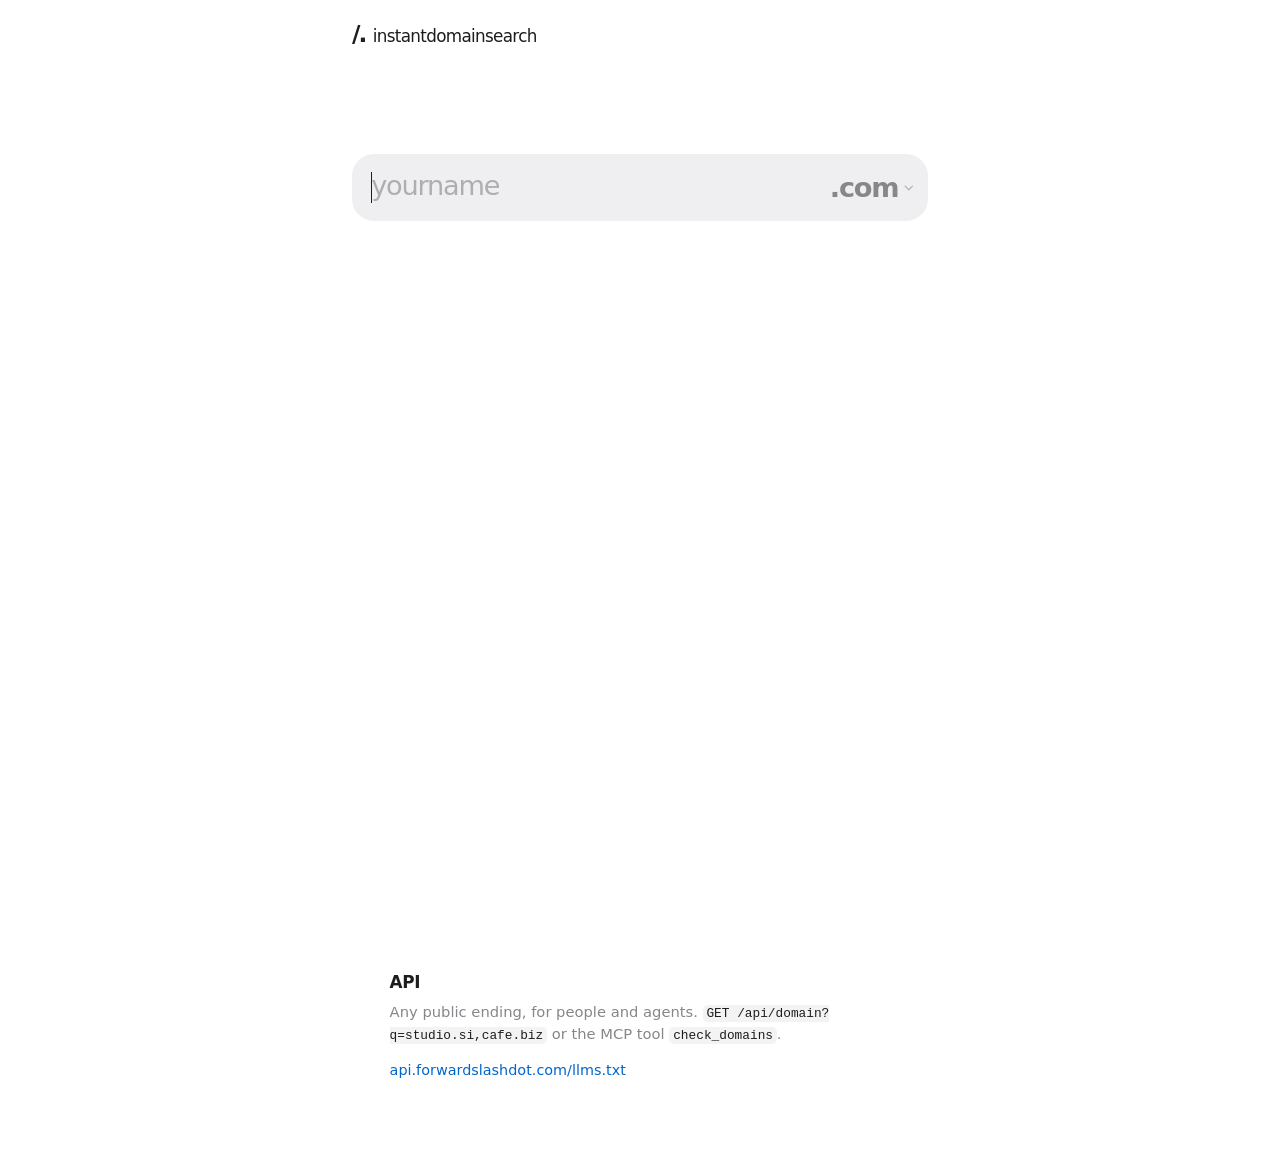
==== instantdomainsearch/index.html @ 572dae27 "Set domain search in current Apple type: white page, black action, large name. Co-authored-by: Curso" ====
<!DOCTYPE html>
<html lang="en">
<head>
  <meta charset="utf-8" />
  <meta name="viewport" content="width=device-width, initial-scale=1" />
  <meta name="impact-site-verification" value="1839c96a-81ef-4485-b208-492949b9b396" />
  <title>Instant Domain Search — forwardslashdot</title>
  <meta name="description" content="Instant Domain Search by forwardslashdot — type a name and any ending, from .com to .si, .biz, .ai, or .io." />
  <link rel="canonical" href="https://www.forwardslashdot.com/instantdomainsearch/" />
  <link rel="alternate" type="text/plain" href="/llms.txt" title="LLM reference" />
  <link rel="describedby" href="https://api.forwardslashdot.com/llms.txt" />
  <meta property="og:title" content="Instant Domain Search — forwardslashdot" />
  <meta property="og:description" content="Type a name and any ending. Green when it’s free, red when it’s taken." />
  <meta property="og:url" content="https://www.forwardslashdot.com/instantdomainsearch/" />
  <meta name="theme-color" content="#ffffff" />
  <script type="application/ld+json">
  {
    "@context": "https://schema.org",
    "@type": "WebApplication",
    "name": "Instant Domain Search",
    "url": "https://www.forwardslashdot.com/instantdomainsearch/",
    "applicationCategory": "UtilitiesApplication",
    "operatingSystem": "Any",
    "description": "Type a name and any ending — .com, .si, .biz, .ai, .io, .co.uk. Green when it’s free.",
    "offers": { "@type": "Offer", "price": "0", "priceCurrency": "USD" },
    "publisher": { "@type": "Organization", "name": "forwardslashdot", "url": "https://www.forwardslashdot.com/" }
  }
  </script>
  <style>
    :root {
      --bg-top: #f5f5f7;
      --bg-mid: #ececf1;
      --bg-bottom: #e4e4ea;
      --ink: #1d1d1f;
      --ink-soft: #86868b;
      --mark: #1d1d1f;
      --link: #0066cc;
      --hairline: rgba(0, 0, 0, 0.08);
      --field: #f5f5f7;
      --field-border: transparent;
      --focus: rgba(0, 0, 0, 0.12);
      --ok: #248a3d;
      --ok-soft: rgba(36, 138, 61, 0.12);
      --taken: #86868b;
      --taken-soft: rgba(196, 30, 58, 0.1);
      --idle: var(--ink-soft);
      --glow: rgba(255, 255, 255, 0.55);
      --font: "SF Pro Display", "SF Pro Text", -apple-system, BlinkMacSystemFont, system-ui, sans-serif;
    }

    * {
      box-sizing: border-box;
      margin: 0;
      padding: 0;
    }

    html {
      scroll-behavior: smooth;
    }

    body {
      min-height: 100vh;
      font-family: var(--font);
      color: var(--ink);
      background: #fff;
      -webkit-font-smoothing: antialiased;
      text-rendering: optimizeLegibility;
    }

    a {
      color: var(--link);
      text-decoration: none;
    }

    a:hover {
      text-decoration: underline;
      text-underline-offset: 0.15em;
    }

    .stage {
      min-height: 100vh;
      display: flex;
      flex-direction: column;
      align-items: center;
      padding: 1.35rem 1.35rem 3rem;
    }

    .sr-only {
      position: absolute;
      width: 1px;
      height: 1px;
      padding: 0;
      margin: -1px;
      overflow: hidden;
      clip: rect(0, 0, 0, 0);
      white-space: nowrap;
      border: 0;
    }

    .top {
      width: min(36rem, 100%);
    }

    .brand {
      display: inline-flex;
      align-items: baseline;
      gap: 0.45rem;
      color: var(--ink);
      text-decoration: none;
    }

    .brand:hover {
      color: var(--ink);
      text-decoration: none;
    }

    .mark {
      font-size: 1.45rem;
      font-weight: 600;
      letter-spacing: -0.08em;
      line-height: 1;
    }

    .brand-name {
      font-size: 1.05rem;
      font-weight: 500;
      letter-spacing: -0.04em;
      color: var(--ink);
    }

    .search {
      width: min(36rem, 100%);
      margin-top: 12vh;
    }

    .search.has-answers {
      margin-top: 3.25rem;
    }

    .compose {
      display: grid;
      grid-template-columns: 1fr auto;
      align-items: stretch;
      gap: 0;
      margin: 0;
      color: var(--ink);
      border: 0;
      border-radius: 22px;
      background: var(--field);
      box-shadow: none;
      transition: background 0.2s ease;
    }

    .compose:focus-within {
      background: #efeff1;
    }

    .name-host {
      width: 100%;
      min-width: 0;
      display: block;
      cursor: text;
    }


    .tld-suffix {
      display: flex;
      align-items: center;
      gap: 0.28rem;
      margin: 0;
      border: 0;
      background: transparent;
      font: inherit;
      font-size: clamp(1.35rem, 4vw, 1.7rem);
      font-weight: 560;
      letter-spacing: -0.045em;
      color: var(--ink-soft);
      padding: 0 0.85rem 0 0.35rem;
      cursor: pointer;
      white-space: nowrap;
    }

    .tld-suffix .chevron {
      width: 0.72rem;
      height: 0.72rem;
      opacity: 0.55;
    }

    .tld-pop {
      position: relative;
      display: flex;
      align-items: stretch;
    }

    .tld-menu {
      position: absolute;
      top: calc(100% + 0.4rem);
      right: 0;
      z-index: 30;
      width: min(17rem, calc(100vw - 2rem));
      padding: 0.3rem;
      border-radius: 0.9rem;
      background: rgba(255, 255, 255, 0.84);
      backdrop-filter: blur(24px) saturate(1.6);
      -webkit-backdrop-filter: blur(24px) saturate(1.6);
      box-shadow:
        0 18px 50px rgba(29, 29, 31, 0.16),
        0 0 0 0.5px rgba(29, 29, 31, 0.08);
    }

    .tld-menu[hidden] { display: none; }

    .tld-search {
      display: block;
      width: 100%;
      box-sizing: border-box;
      border: 0;
      border-bottom: 1px solid var(--hairline);
      background: transparent;
      font: inherit;
      font-size: 0.95rem;
      color: var(--ink);
      padding: 0.5rem 0.65rem 0.55rem;
      outline: none;
    }

    .tld-options {
      max-height: 16.5rem;
      overflow: auto;
      padding-top: 0.2rem;
    }

    .tld-group-label {
      font-size: 0.68rem;
      font-weight: 600;
      letter-spacing: 0.08em;
      text-transform: uppercase;
      color: var(--ink-soft);
      padding: 0.55rem 0.7rem 0.2rem;
    }

    .tld-option {
      display: flex;
      align-items: center;
      justify-content: space-between;
      width: 100%;
      border: 0;
      background: transparent;
      font: inherit;
      font-size: 0.98rem;
      letter-spacing: -0.02em;
      color: var(--ink);
      text-align: left;
      padding: 0.42rem 0.7rem;
      border-radius: 0.5rem;
      cursor: pointer;
    }

    .tld-option.is-active,
    .tld-option:hover {
      background: rgba(29, 29, 31, 0.06);
    }

    .tld-mark {
      font-size: 0.85rem;
      opacity: 0;
    }

    .tld-option[aria-selected="true"] .tld-mark { opacity: 1; }

    .tld-empty {
      margin: 0;
      padding: 0.7rem;
      font-size: 0.9rem;
      color: var(--ink-soft);
    }

    .answers {
      list-style: none;
      margin-top: 1.75rem;
      background: transparent;
    }

    .answers[hidden] { display: none; }

    .answer {
      display: grid;
      grid-template-columns: minmax(0, 1fr) auto 5.75rem;
      align-items: center;
      gap: 0.85rem;
      padding: 0.45rem 0.2rem;
      border: 0;
    }

    .answer.is-primary {
      padding-top: 0.15rem;
      padding-bottom: 0.85rem;
    }

    .answer-name {
      appearance: none;
      border: 0;
      background: transparent;
      font: inherit;
      font-size: 1.05rem;
      font-weight: 500;
      letter-spacing: -0.04em;
      text-align: left;
      color: var(--ink);
      padding: 0;
      cursor: pointer;
      min-width: 0;
      overflow: hidden;
      text-overflow: ellipsis;
      white-space: nowrap;
    }

    .answer.is-primary .answer-name {
      font-size: clamp(1.7rem, 5vw, 2.15rem);
      font-weight: 600;
      letter-spacing: -0.048em;
    }

    .answer.is-checking .answer-name { color: var(--ink-soft); }
    .answer.is-invalid .answer-name { color: var(--ink); }

    .answer-name:hover { opacity: 0.72; }

    .answer-name:focus-visible {
      outline: none;
      box-shadow: 0 0 0 3px var(--focus);
      border-radius: 0.3rem;
    }

    .answer-status {
      font-size: 0.82rem;
      font-weight: 500;
      color: transparent;
      white-space: nowrap;
    }

    .answer.is-available .answer-status { color: var(--ok); }
    .answer.is-taken .answer-status,
    .answer.is-invalid .answer-status { color: var(--ink-soft); }

    .answer-action {
      display: flex;
      justify-content: flex-end;
    }

    .register {
      display: inline-flex;
      align-items: center;
      justify-content: center;
      min-height: 2rem;
      padding: 0.32rem 0.95rem;
      border-radius: 980px;
      background: #1d1d1f;
      color: #fff;
      font-size: 0.84rem;
      font-weight: 500;
      letter-spacing: -0.02em;
      text-decoration: none;
    }

    .register:hover {
      color: #fff;
      text-decoration: none;
      background: #424245;
    }

    .register:focus-visible {
      outline: none;
      box-shadow: 0 0 0 3px var(--focus);
    }

    .disclosure {
      display: none;
      margin-top: 0.85rem;
      font-size: 0.72rem;
      line-height: 1.4;
      color: var(--ink-soft);
    }

    .disclosure.is-on { display: block; }

    .dev {
      width: min(34rem, 100%);
      margin: 0 auto;
      padding: 0 1.35rem 4.5rem;
      border-top: 0;
      padding-top: 4.5rem;
    }

    .dev h2 {
      font-size: 1.05rem;
      font-weight: 600;
      letter-spacing: -0.02em;
      margin-bottom: 0.55rem;
    }

    .dev p {
      font-size: 0.92rem;
      color: var(--ink-soft);
      line-height: 1.5;
      margin-bottom: 0.85rem;
    }

    .dev code {
      font-family: ui-monospace, "SF Mono", Menlo, Consolas, monospace;
      font-size: 0.8rem;
      background: rgba(29, 29, 31, 0.05);
      padding: 0.08em 0.3em;
      border-radius: 0.3rem;
      color: var(--ink);
    }

    .dev a.api {
      font-size: 0.9rem;
    }

    @keyframes rise {
      to {
        opacity: 1;
        transform: translateY(0);
      }
    }

    @media (max-width: 420px) {
      .answer {
        grid-template-columns: minmax(0, 1fr) auto;
        grid-template-areas:
          "name status"
          "name action";
      }

      .answer-name { grid-area: name; }
      .answer-status { grid-area: status; }
      .answer-action { grid-area: action; }
    }

    @media (prefers-reduced-motion: reduce) {
      .compose,
      .tld-suffix {
        transition: none;
      }
    }
  </style>
</head>
<body>
  <main class="stage">
    <header class="top">
      <a class="brand" href="https://www.forwardslashdot.com/">
        <span class="mark" aria-hidden="true">/.</span>
        <span class="brand-name">instantdomainsearch</span>
      </a>
    </header>
    <h1 class="sr-only">Instant Domain Search</h1>
    <div class="search" id="search" role="search">
        <!--
          No <input>: Chrome contact autofill keyed off label "Name" + input.
          Closed-shadow contenteditable only (no sink input — sinks steal focus).
        -->
        <div class="compose" id="compose-form" role="group" aria-label="Domain name">
          <span
            id="q-host"
            class="name-host"
            tabindex="0"
            role="textbox"
            aria-label="Domain name"
            aria-multiline="false"
          ></span>
          <div class="tld-pop" id="tld-pop">
            <button
              type="button"
              class="tld-suffix"
              id="tld-suffix"
              aria-haspopup="listbox"
              aria-expanded="false"
              aria-controls="tld-menu"
            >
              <span id="tld-suffix-label">.com</span>
              <svg class="chevron" viewBox="0 0 12 12" aria-hidden="true"><path d="M2.2 4.3 6 8l3.8-3.7" fill="none" stroke="currentColor" stroke-width="1.4" stroke-linecap="round" stroke-linejoin="round"/></svg>
            </button>
            <div class="tld-menu" id="tld-menu" hidden>
              <input class="tld-search" id="tld-search" type="text" placeholder="Search" autocomplete="off" autocapitalize="none" autocorrect="off" spellcheck="false" aria-label="Search endings" />
              <div class="tld-options" id="tld-options" role="listbox" aria-label="Domain endings"></div>
            </div>
          </div>
        </div>

        <ul class="answers" id="answers" hidden aria-live="polite"></ul>
        <p class="disclosure" id="disclosure"></p>
    </div>
  </main>

  <section class="dev" aria-labelledby="dev-heading">
    <h2 id="dev-heading">API</h2>
    <p>
      Any public ending, for people and agents.
      <code>GET /api/domain?q=studio.si,cafe.biz</code>
      or the MCP tool <code>check_domains</code>.
    </p>
    <p>
      <a class="api" href="https://api.forwardslashdot.com/llms.txt">api.forwardslashdot.com/llms.txt</a>
    </p>
  </section>

  <script>
    (function () {
      var API = "/api/domain";
      var TLDS = [".com", ".net", ".org", ".io", ".co", ".ai"];
      // The edge answers on the same connection. Wait only while a 1-character label is still a typo.
      var DEBOUNCE_SHORT_MS = 0;
      var DEBOUNCE_LONG_MS = 40;
      var CACHE_TTL_MS = 10 * 60 * 1000;
      var CACHE_MAX = 200;

      var searchEl = document.getElementById("search");
      var compose = document.getElementById("compose-form");
      var answersEl = document.getElementById("answers");
      var tldSuffix = document.getElementById("tld-suffix");
      var suffixLabel = document.getElementById("tld-suffix-label");
      var tldMenu = document.getElementById("tld-menu");
      var tldSearch = document.getElementById("tld-search");
      var tldOptions = document.getElementById("tld-options");
      var tldPop = document.getElementById("tld-pop");
      var POPULAR = ["com", "net", "org", "io", "co", "ai", "dev", "app", "me", "xyz", "info", "biz"];
      var REGIONS = ["ca", "us", "uk", "co.uk", "org.uk", "me.uk", "de", "fr", "es", "nl", "eu", "ch", "com.au", "net.au", "org.au", "mx", "com.mx", "in", "co.in", "sg", "com.sg", "id", "ph", "pe", "is"];
      var ALL = "ac,academy,accountant,accountants,actor,ad,adult,ae.org,africa,agency,ai,airforce,apartments,app,archi,army,art,asia,associates,attorney,auction,audio,auto,autos,baby,band,bar,barcelona,bargains,beauty,beer,berlin,best,bet,bid,bike,bingo,bio,biz,black,blackfriday,blog,blue,boats,bond,boo,boston,bot,boutique,br.com,broker,build,builders,business,buzz,bz,ca,cab,cafe,cam,camera,camp,capital,car,cards,care,careers,cars,casa,cash,casino,cat,catering,cc,center,ceo,cfd,ch,channel,charity,chat,cheap,christmas,church,city,claims,cleaning,click,clinic,clothing,cloud,club,cm,cn.com,co,co.bz,co.com,co.im,co.in,co.uk,coach,codes,coffee,college,com,com.au,com.co,com.de,com.es,com.im,com.mx,com.pe,com.ph,com.se,com.sg,com.vc,community,company,computer,condos,construction,consulting,contact,contractors,cooking,cool,country,coupons,courses,credit,creditcard,cricket,cruises,cv,cx,cymru,cyou,dad,dance,date,dating,day,de,de.com,deal,dealer,deals,degree,delivery,democrat,dental,dentist,desi,design,dev,diamonds,diet,digital,direct,directory,discount,diy,doctor,dog,domains,download,earth,eco,education,email,energy,engineer,engineering,enterprises,equipment,es,esq,estate,eu,eu.com,events,exchange,expert,exposed,express,fail,faith,family,fan,fans,farm,fashion,fast,feedback,film,finance,financial,fish,fishing,fit,fitness,flights,florist,flowers,fm,foo,food,football,forex,forsale,forum,foundation,fr,free,fun,fund,furniture,futbol,fyi,gallery,game,games,garden,gay,gb.net,gdn,gg,gift,gifts,gives,giving,glass,global,gmbh,gold,golf,gr.com,graphics,gratis,green,gripe,group,guide,guitars,guru,hair,hamburg,haus,health,healthcare,help,hiphop,hockey,holdings,holiday,homes,horse,hospital,host,hosting,hot,house,how,hu.net,icu,id,im,immo,immobilien,in,in.net,inc,industries,info,ing,ink,institute,insure,international,investments,io,irish,is,it.com,jetzt,jewelry,jp.net,jpn.com,juegos,kaufen,kids,kim,kitchen,kiwi,krd,kyoto,la,land,lat,latino,law,lawyer,lease,legal,lgbt,li,life,lifestyle,lighting,limited,limo,link,live,living,llc,loan,loans,locker,lol,london,love,ltd,ltda,maison,makeup,management,market,marketing,markets,mba,me,me.uk,media,melbourne,meme,memorial,men,menu,mex.com,miami,mobi,mobile,moda,moe,mom,money,monster,mortgage,motorcycles,mov,movie,music,mx,my,nagoya,name,navy,net,net.au,net.im,net.pe,net.ph,net.vc,network,new,news,nexus,ngo,ninja,nl,nom.es,now,nyc,observer,okinawa,one,ong,onl,online,org,org.au,org.es,org.im,org.mx,org.pe,org.ph,org.uk,org.vc,osaka,page,paris,partners,parts,party,pe,pet,ph,phd,photo,photography,photos,pics,pictures,pink,pizza,place,plumbing,plus,poker,porn,press,pro,productions,prof,promo,properties,property,protection,pub,pw,quest,racing,realty,recipes,red,rehab,reise,reisen,rent,rentals,repair,report,republican,rest,restaurant,review,reviews,rip,rocks,rodeo,rsvp,ru.com,run,ryukyu,sa.com,sale,salon,sarl,sbs,school,schule,science,se.net,security,services,sex,sexy,sg,sh,shiksha,shoes,shop,shopping,show,singles,site,ski,skin,so,soccer,social,software,solar,solutions,soy,space,spot,storage,store,stream,studio,study,style,substack,sucks,supplies,supply,support,surf,surgery,sydney,systems,talk,tattoo,tax,taxi,team,tech,technology,tel,tennis,theater,theatre,tickets,tienda,tips,tires,to,today,tokyo,tools,top,tours,town,toys,trade,trading,training,travel,tube,tv,uk,uk.com,uk.net,university,uno,us,us.com,us.org,vacations,vana,vc,vegas,ventures,vet,viajes,video,villas,vin,vip,vision,vodka,vote,voting,voto,voyage,wales,watch,webcam,website,wedding,wiki,win,wine,work,works,world,ws,wtf,xyz,yachts,yoga,yokohama,you,za.com,zip,zone".split(",");
      var disclosureEl = document.getElementById("disclosure");
      var host = document.getElementById("q-host");

      // Closed shadow contenteditable — no <input>, so no contact/password autofill.
      // delegatesFocus sends clicks and Tab on the host into the editor.
      var shadow = host.attachShadow({ mode: "closed", delegatesFocus: true });
      var fieldStyle = document.createElement("style");
      fieldStyle.textContent =
        ':host{display:block;width:100%;min-width:0;outline:none;}' +
        '.shell{position:relative;width:100%;min-height:3.2rem;}' +
        '.ghost{position:absolute;inset:0;pointer-events:none;font:inherit;' +
        'font-size:clamp(1.35rem,4vw,1.7rem);font-weight:500;letter-spacing:-0.045em;' +
        'color:#aeaeb2;padding:1.05rem 0.35rem 1.05rem 1.2rem;white-space:nowrap;overflow:hidden;}' +
        '.field{display:block;width:100%;border:0;background:transparent;outline:none;cursor:text;' +
        'caret-color:#1d1d1f;font-family:inherit;font-size:clamp(1.35rem,4vw,1.7rem);font-weight:560;' +
        'letter-spacing:-0.045em;color:inherit;padding:1.05rem 0.35rem 1.05rem 1.2rem;min-width:0;' +
        'white-space:nowrap;overflow-x:auto;overflow-y:hidden;line-height:1.25;}' +
        '.field:empty:before{content:"";}' +
        '.field br{display:none;}';
      var shell = document.createElement("div");
      shell.className = "shell";
      var ghost = document.createElement("div");
      ghost.className = "ghost";
      ghost.textContent = "yourname";
      var field = document.createElement("div");
      field.className = "field";
      field.setAttribute("contenteditable", "true");
      field.setAttribute("spellcheck", "false");
      field.setAttribute("autocorrect", "off");
      field.setAttribute("autocapitalize", "none");
      field.setAttribute("inputmode", "text");
      field.setAttribute("enterkeyhint", "done");
      field.setAttribute("role", "textbox");
      field.setAttribute("aria-multiline", "false");
      field.setAttribute("data-1p-ignore", "true");
      field.setAttribute("data-lpignore", "true");
      field.setAttribute("data-bwignore", "true");
      field.setAttribute("data-form-type", "other");
      try {
        field.contentEditable = "plaintext-only";
      } catch (_) {}
      shell.appendChild(ghost);
      shell.appendChild(field);
      shadow.appendChild(fieldStyle);
      shadow.appendChild(shell);

      function readField() {
        return (field.innerText || field.textContent || "").replace(/\u00a0/g, " ").replace(/\n/g, "");
      }

      function placeCaretEnd() {
        try {
          field.focus();
          var range = document.createRange();
          range.selectNodeContents(field);
          range.collapse(false);
          var sel = window.getSelection();
          sel.removeAllRanges();
          sel.addRange(range);
        } catch (_) {}
      }

      var nameInput = {
        get value() {
          return readField();
        },
        set value(v) {
          field.textContent = v || "";
          ghost.hidden = !!v;
        },
        focus: function () {
          placeCaretEnd();
        },
      };

      // Clicks inside the closed shadow retarget to the host. Canceling mousedown
      // left focus on that span, so the caret never entered the editor.
      host.addEventListener("focus", function () {
        if (shadow.activeElement !== field) field.focus();
      });
      shell.addEventListener("mousedown", function (e) {
        if (!field.contains(e.target)) field.focus();
      });

      var selectedTld = ".com";
      var endingChosen = false;
      var timer = null;
      var warmTimer = null;
      var abortController = null;
      var requestSeq = 0;
      var lastTypedAt = 0;
      var cache = new Map(); // domain -> { status, at, domain, affiliate_url, disclosure }
      var primaryNote = "";

      function sanitizeLabel(raw) {
        return String(raw || "")
          .toLowerCase()
          .replace(/[^a-z0-9-]/g, "")
          .replace(/^-+|-+$/g, "")
          .slice(0, 63);
      }

      function normalizeLabel(raw) {
        return sanitizeLabel(String(raw || "").split(".")[0]);
      }

      function normalizeEnding(raw) {
        var labels = String(raw || "")
          .trim()
          .toLowerCase()
          .replace(/^\.+/, "")
          .split(".")
          .map(function (part) {
            return part.replace(/[^a-z0-9-]/g, "").replace(/^-+|-+$/g, "").slice(0, 63);
          })
          .filter(Boolean);
        return labels.length ? "." + labels.join(".") : "";
      }

      function endingReady(ending) {
        var last = String(ending || "").split(".").pop();
        return /^[a-z]{2,63}$/.test(last);
      }

      function splitTyped(raw) {
        var text = String(raw || "")
          .trim()
          .toLowerCase()
          .replace(/^https?:\/\//, "")
          .replace(/\/.*$/, "")
          .replace(/\s+/g, "");
        var dot = text.indexOf(".");
        if (dot === -1) return { label: sanitizeLabel(text), ending: "" };
        return {
          label: sanitizeLabel(text.slice(0, dot)),
          ending: normalizeEnding(text.slice(dot))
        };
      }

      function readEnding() {
        return normalizeEnding(suffixLabel.textContent || "");
      }

      function writeEnding(ending) {
        var next = normalizeEnding(ending) || ".com";
        suffixLabel.textContent = next;
        if (endingReady(next)) selectedTld = next;
        return next;
      }

      function registerHref(domain, row) {
        if (row && row.affiliate_url) return row.affiliate_url;
        return "https://www.namecheap.com/domains/registration/results/?domain=" + encodeURIComponent(domain);
      }

      function answerEndings(label, primary) {
        var list = [primary];
        if (label.length < 3) return list;
        TLDS.forEach(function (tld) {
          if (list.indexOf(tld) === -1) list.push(tld);
        });
        return list;
      }

      function renderAnswers() {
        var label = normalizeLabel(readField());
        var ending = readEnding() || selectedTld;
        compose.classList.remove("is-available", "is-taken");
        if (!label || !endingReady(ending)) {
          answersEl.innerHTML = "";
          answersEl.hidden = true;
          searchEl.classList.remove("has-answers");
          disclosureEl.classList.remove("is-on");
          disclosureEl.textContent = "";
          return;
        }

        var endings = answerEndings(label, ending);
        var seen = {};
        var disclosure = "";
        Array.prototype.forEach.call(answersEl.children, function (li) {
          seen[li.dataset.domain] = li;
        });
        var frag = document.createDocumentFragment();
        endings.forEach(function (tld, index) {
          var domain = label + tld;
          var hit = cacheGet(domain);
          var li = seen[domain] || document.createElement("li");
          li.dataset.domain = domain;
          li.className = "answer" + (index === 0 ? " is-primary" : "");
          var state = hit ? hit.status : "";
          if (index === 0 && !hit && primaryNote) state = "invalid";
          if (state === "available") li.classList.add("is-available");
          else if (state === "registered") li.classList.add("is-taken");
          else if (state === "invalid") li.classList.add("is-invalid");
          else li.classList.add("is-checking");

          var name = li.querySelector(".answer-name");
          if (!name) {
            name = document.createElement("button");
            name.type = "button";
            name.className = "answer-name";
            name.addEventListener("click", function () {
              if (name.dataset.tld === selectedTld) return;
              selectTld(name.dataset.tld);
            });
            li.appendChild(name);
          }
          name.dataset.tld = tld;
          name.textContent = domain;

          var status = li.querySelector(".answer-status");
          if (!status) {
            status = document.createElement("span");
            status.className = "answer-status";
            li.appendChild(status);
          }
          if (state === "available") status.textContent = "Available";
          else if (state === "registered") status.textContent = "Taken";
          else if (index === 0 && primaryNote) status.textContent = primaryNote;
          else if (state === "invalid") status.textContent = "Invalid";
          else status.textContent = "";

          var action = li.querySelector(".answer-action");
          if (!action) {
            action = document.createElement("span");
            action.className = "answer-action";
            li.appendChild(action);
          }
          var link = action.querySelector(".register");
          if (state === "available") {
            if (!link) {
              link = document.createElement("a");
              link.className = "register";
              link.rel = "sponsored noopener noreferrer";
              link.target = "_blank";
              link.textContent = "Register";
              action.appendChild(link);
            }
            link.href = registerHref(domain, hit);
            link.setAttribute("aria-label", "Register " + domain);
            if (hit && hit.affiliate_url && hit.disclosure && !disclosure) disclosure = hit.disclosure;
          } else if (link) {
            link.remove();
          }
          frag.appendChild(li);
        });
        answersEl.appendChild(frag);
        Array.prototype.forEach.call(Array.prototype.slice.call(answersEl.children), function (li) {
          if (endings.indexOf(li.dataset.domain.slice(label.length)) === -1) li.remove();
        });
        answersEl.hidden = false;
        searchEl.classList.add("has-answers");
        if (disclosure) {
          disclosureEl.textContent = disclosure;
          disclosureEl.classList.add("is-on");
        } else {
          disclosureEl.classList.remove("is-on");
          disclosureEl.textContent = "";
        }
        var primary = cacheGet(label + ending);
        if (primary && primary.status === "available") compose.classList.add("is-available");
        else if (primary && primary.status === "registered") compose.classList.add("is-taken");
      }

      function cacheGet(domain) {
        var hit = cache.get(domain);
        if (!hit) return null;
        if (Date.now() - hit.at > CACHE_TTL_MS) {
          cache.delete(domain);
          return null;
        }
        return hit;
      }

      function cacheSet(domain, status, resolved, extras) {
        if (cache.size >= CACHE_MAX) {
          var oldest = cache.keys().next().value;
          cache.delete(oldest);
        }
        cache.set(domain, Object.assign({
          status: status,
          at: Date.now(),
          domain: resolved || domain
        }, extras || {}));
      }

      function debounceMs(label) {
        // Longer pause for 1–2 chars (still deciding); snappy once typing a real name.
        if (label.length >= 3) return DEBOUNCE_SHORT_MS;
        return DEBOUNCE_LONG_MS;
      }

      function selectTld(tld) {
        endingChosen = true;
        writeEnding(tld);
        closeMenu();
        scheduleCheck();
      }

      function scheduleCheck() {
        lastTypedAt = Date.now();
        primaryNote = "";
        var split = splitTyped(readField());
        if (split.ending) {
          endingChosen = true;
          var typingName = shadow.activeElement === field;
          nameInput.value = split.label;
          writeEnding(split.ending);
          if (typingName && !endingReady(split.ending)) openMenu();
          else placeCaretEnd();
        } else if (readField() !== split.label) {
          nameInput.value = split.label;
          placeCaretEnd();
        }
        ghost.hidden = !!split.label;

        var ending = readEnding() || selectedTld;
        if (!split.label) {
          if (abortController) abortController.abort();
          clearTimeout(timer);
          clearTimeout(warmTimer);
          renderAnswers();
          return;
        }

        if (!endingReady(ending)) {
          if (abortController) abortController.abort();
          clearTimeout(timer);
          clearTimeout(warmTimer);
          renderAnswers();
          return;
        }

        selectedTld = ending;
        var domain = split.label + ending;
        var cached = cacheGet(domain);
        if (cached) {
          renderAnswers();
          clearTimeout(timer);
          if (abortController) abortController.abort();
          warmOtherTlds(split.label);
          return;
        }

        renderAnswers();
        clearTimeout(timer);
        var wait = debounceMs(split.label);
        timer = setTimeout(function () {
          runCheck(domain);
        }, wait);
        warmOtherTlds(split.label);
      }

      function warmOtherTlds(label) {
        clearTimeout(warmTimer);
        if (label.length < 3) return;
        warmTimer = setTimeout(function () {
          if (normalizeLabel(nameInput.value) !== label) return;
          TLDS.forEach(function (tld) {
            if (tld === selectedTld) return;
            var other = label + tld;
            if (cacheGet(other)) return;
            fetch(
              API + "?q=" + encodeURIComponent(other) + "&area=instant_domain_search&warm=1",
              { credentials: "omit", cache: "default" }
            ).then(function (res) {
              if (!res.ok) return null;
              return res.json();
            }).then(function (data) {
              var row = data && data.results && data.results[0];
              if (!row) return;
              if (row.status === "available" || row.status === "registered" || row.status === "invalid") {
                cacheSet(other, row.status, row.domain, {
                  affiliate_url: row.affiliate_url || "",
                  disclosure: row.disclosure || "",
                  status: row.status
                });
                if (normalizeLabel(nameInput.value) === label) renderAnswers();
              }
            }).catch(function () {});
          });
        }, 160);
      }

      function runCheck(domain) {
        var cached = cacheGet(domain);
        if (cached) {
          renderAnswers();
          return;
        }

        if (abortController) abortController.abort();
        abortController = new AbortController();
        var seq = ++requestSeq;
        var started = performance.now();

        // No custom headers → avoid CORS preflight (Accept: application/json can force OPTIONS).
        fetch(
          API +
            "?q=" +
            encodeURIComponent(domain) +
            "&area=instant_domain_search",
          {
          signal: abortController.signal,
          credentials: "omit",
          cache: "default",
        })
          .then(function (res) {
            if (!res.ok) throw new Error("HTTP " + res.status);
            return res.json();
          })
          .then(function (data) {
            if (seq !== requestSeq) return;
            var row = data && data.results && data.results[0];
            if (!row) {
              primaryNote = "No result";
              renderAnswers();
              return;
            }
            var status = row.status;
            if (status === "available" || status === "registered" || status === "invalid") {
              cacheSet(domain, status, row.domain, {
                affiliate_url: row.affiliate_url || "",
                disclosure: row.disclosure || "",
                status: status
              });
            }
            renderAnswers();
            if (window.__domainSearchPerf) {
              window.__domainSearchPerf.last = {
                domain: domain,
                ms: Math.round(performance.now() - started),
                timing_ms: data.timing_ms,
                cached: row.cached,
                source: row.source,
              };
            }
          })
          .catch(function (err) {
            if (err && err.name === "AbortError") return;
            if (seq !== requestSeq) return;
            primaryNote = "Try again";
            renderAnswers();
          });
      }

      window.__domainSearchPerf = { last: null };

      function popularFrom(list) {
        var head = [];
        list.forEach(function (tld) {
          var bare = String(tld || "").replace(/^\./, "");
          if (bare && head.indexOf(bare) === -1) head.push(bare);
        });
        ["dev", "app", "me", "xyz", "info", "biz"].forEach(function (item) {
          if (head.indexOf(item) === -1) head.push(item);
        });
        return head.slice(0, 12);
      }

      function paintTlds(list) {
        TLDS = list.slice(0, 6);
        POPULAR = popularFrom(TLDS);
        if (!endingChosen) writeEnding(".com");
        var label = normalizeLabel(readField());
        if (label) {
          warmOtherTlds(label);
          renderAnswers();
        }
      }

      paintTlds(TLDS);

      var menuItems = [];
      var menuIndex = 0;

      function menuGroups(query) {
        var q = String(query || "").toLowerCase().replace(/^\./, "").replace(/[^a-z0-9.-]/g, "");
        if (!q) {
          var regions = REGIONS.filter(function (item) { return ALL.indexOf(item) !== -1; });
          var pinned = {};
          POPULAR.concat(regions).forEach(function (item) { pinned[item] = true; });
          return [
            { label: "Common", items: POPULAR },
            { label: "Regions", items: regions },
            { label: "All endings", items: ALL.filter(function (item) { return !pinned[item]; }) }
          ];
        }
        var items = ALL.filter(function (item) { return item.indexOf(q) !== -1; });
        items.sort(function (a, b) {
          var as = a.indexOf(q) === 0 ? 0 : 1;
          var bs = b.indexOf(q) === 0 ? 0 : 1;
          if (as !== bs) return as - bs;
          if (a.length !== b.length) return a.length - b.length;
          return a < b ? -1 : a > b ? 1 : 0;
        });
        return [{ label: "", items: items }];
      }

      function markMenuActive() {
        var buttons = tldOptions.querySelectorAll(".tld-option");
        Array.prototype.forEach.call(buttons, function (btn, i) {
          btn.classList.toggle("is-active", i === menuIndex);
        });
        if (buttons[menuIndex]) buttons[menuIndex].scrollIntoView({ block: "nearest" });
      }

      function renderMenu() {
        var groups = menuGroups(tldSearch.value);
        menuItems = [];
        var html = "";
        groups.forEach(function (group) {
          if (!group.items.length) return;
          if (group.label) html += '<div class="tld-group-label">' + group.label + "</div>";
          group.items.forEach(function (item) {
            var index = menuItems.length;
            menuItems.push(item);
            var selected = "." + item === selectedTld;
            html += '<button type="button" class="tld-option" role="option" data-i="' + index + '" aria-selected="' + (selected ? "true" : "false") + '"><span>.' + item + '</span><span class="tld-mark" aria-hidden="true">✓</span></button>';
          });
        });
        tldOptions.innerHTML = html || '<p class="tld-empty">No endings</p>';
        var selectedAt = menuItems.indexOf(String(selectedTld || "").replace(/^\./, ""));
        menuIndex = selectedAt >= 0 ? selectedAt : 0;
        markMenuActive();
      }

      function openMenu() {
        tldMenu.hidden = false;
        tldSuffix.setAttribute("aria-expanded", "true");
        tldSearch.value = "";
        renderMenu();
        tldSearch.focus();
      }

      function closeMenu() {
        if (tldMenu.hidden) return;
        tldMenu.hidden = true;
        tldSuffix.setAttribute("aria-expanded", "false");
      }

      function chooseEnding(item) {
        if (!item) return;
        endingChosen = true;
        writeEnding(item);
        justPicked = true;
        closeMenu();
        scheduleCheck();
        nameInput.focus();
      }

      var justPicked = false;
      var pointerInMenu = false;

      tldSuffix.addEventListener("click", function () {
        if (justPicked) return;
        if (tldMenu.hidden) openMenu();
        else closeMenu();
      });
      tldPop.addEventListener("pointerdown", function () {
        pointerInMenu = true;
      });
      document.addEventListener("pointerup", function () {
        setTimeout(function () {
          pointerInMenu = false;
          justPicked = false;
        }, 0);
      });
      tldSearch.addEventListener("input", renderMenu);
      tldSearch.addEventListener("keydown", function (e) {
        if (e.key === "ArrowDown") {
          e.preventDefault();
          if (!menuItems.length) return;
          menuIndex = (menuIndex + 1) % menuItems.length;
          markMenuActive();
        } else if (e.key === "ArrowUp") {
          e.preventDefault();
          if (!menuItems.length) return;
          menuIndex = (menuIndex - 1 + menuItems.length) % menuItems.length;
          markMenuActive();
        } else if (e.key === "Enter") {
          e.preventDefault();
          chooseEnding(menuItems[menuIndex]);
        } else if (e.key === "Escape") {
          e.preventDefault();
          closeMenu();
          nameInput.focus();
        }
      });
      tldOptions.addEventListener("pointerdown", function (e) {
        var btn = e.target.closest ? e.target.closest(".tld-option") : null;
        if (!btn) return;
        e.preventDefault();
        chooseEnding(menuItems[Number(btn.getAttribute("data-i"))]);
      });
      document.addEventListener("pointerdown", function (e) {
        if (tldMenu.hidden || tldPop.contains(e.target)) return;
        closeMenu();
      });
      tldPop.addEventListener("focusout", function (e) {
        if (pointerInMenu || justPicked) return;
        if (e.relatedTarget && tldPop.contains(e.relatedTarget)) return;
        closeMenu();
      });

      field.addEventListener("input", scheduleCheck);
      field.addEventListener("keydown", function (e) {
        if (e.key === ".") {
          e.preventDefault();
          openMenu();
          return;
        }
        if (e.key === "Enter") {
          e.preventDefault();
          clearTimeout(timer);
          var label = normalizeLabel(nameInput.value);
          var ending = readEnding();
          if (label && endingReady(ending)) runCheck(label + ending);
        }
      });
      field.addEventListener("paste", function (e) {
        e.preventDefault();
        var text = "";
        try {
          text = (e.clipboardData || window.clipboardData).getData("text") || "";
        } catch (_) {}
        var split = splitTyped(text);
        nameInput.value = split.label;
        if (split.ending) {
          endingChosen = true;
          writeEnding(split.ending);
        }
        scheduleCheck();
      });

      // Deep-link: ?q=name or ?q=studio.si
      try {
        var params = new URLSearchParams(window.location.search);
        var q = params.get("q") || params.get("domain") || "";
        if (q) {
          var split = splitTyped(q);
          if (split.ending) {
            endingChosen = true;
            writeEnding(split.ending);
          }
          nameInput.value = split.label;
          scheduleCheck();
        }
      } catch (_) {}

      function loadRegionalEndings() {
        var region = "";
        try {
          region = new URLSearchParams(window.location.search).get("region") || "";
        } catch (err) {}
        var url = "/api/endings";
        if (/^[A-Za-z]{2}$/.test(region)) {
          url += "?country=" + encodeURIComponent(region.toUpperCase() === "UK" ? "GB" : region.toUpperCase());
        }
        fetch(url, { credentials: "omit", cache: "default" })
          .then(function (res) {
            return res.ok ? res.json() : null;
          })
          .then(function (data) {
            if (endingChosen || !data || !data.endings) return;
            var next = data.endings.filter(function (item) {
              return /^\.[a-z0-9-]{2,24}(?:\.[a-z0-9-]{2,24})?$/.test(item);
            }).slice(0, 6);
            if (next.length < 4 || next.join() === TLDS.join()) return;
            paintTlds(next);
          })
          .catch(function () {});
      }

      function loadSoldEndings() {
        fetch("/api/tlds", { credentials: "omit", cache: "default" })
          .then(function (res) { return res.ok ? res.json() : null; })
          .then(function (data) {
            if (!data || !data.endings || data.endings.length < 100) return;
            var next = data.endings.filter(function (item) {
              return /^(?:[a-z0-9-]{2,24}\.)?[a-z]{2,24}$/.test(item);
            });
            if (next.length < 100) return;
            ALL = next;
            if (!tldMenu.hidden) renderMenu();
          })
          .catch(function () {});
      }

      loadSoldEndings();
      loadRegionalEndings();
      nameInput.focus();
      noteVisit("instant_domain_search");
    })();

    function noteVisit(area) {
      try {
        if (navigator.webdriver) return;
        var key = "fwd-audience";
        var now = new Date();
        var day = now.getFullYear() + "-"
          + String(now.getMonth() + 1).padStart(2, "0") + "-"
          + String(now.getDate()).padStart(2, "0");
        var store = {};
        try { store = JSON.parse(localStorage.getItem(key) || "{}") || {}; } catch (err) { store = {}; }
        if (!store.id || !/^[A-Za-z0-9_-]{8,64}$/.test(store.id)) {
          store.id = Math.random().toString(36).slice(2, 10) + Math.random().toString(36).slice(2, 10);
        }
        if (store[area] === day) return;
        var url = "https://api.forwardslashdot.com/api/hit?area=" + encodeURIComponent(area)
          + "&actor=human&visitor=" + encodeURIComponent(store.id)
          + "&day=" + day;
        fetch(url, { mode: "cors", credentials: "omit", cache: "no-store" }).then(function (res) {
          if (!res.ok) return;
          store[area] = day;
          localStorage.setItem(key, JSON.stringify(store));
        }).catch(function () {});
        var pending = { id: store.id };
        Object.keys(store).forEach(function (name) {
          if (name !== "id" && name !== area) pending[name] = store[name];
        });
        localStorage.setItem(key, JSON.stringify(pending));
      } catch (err) {}
    }
  </script>
</body>
</html>
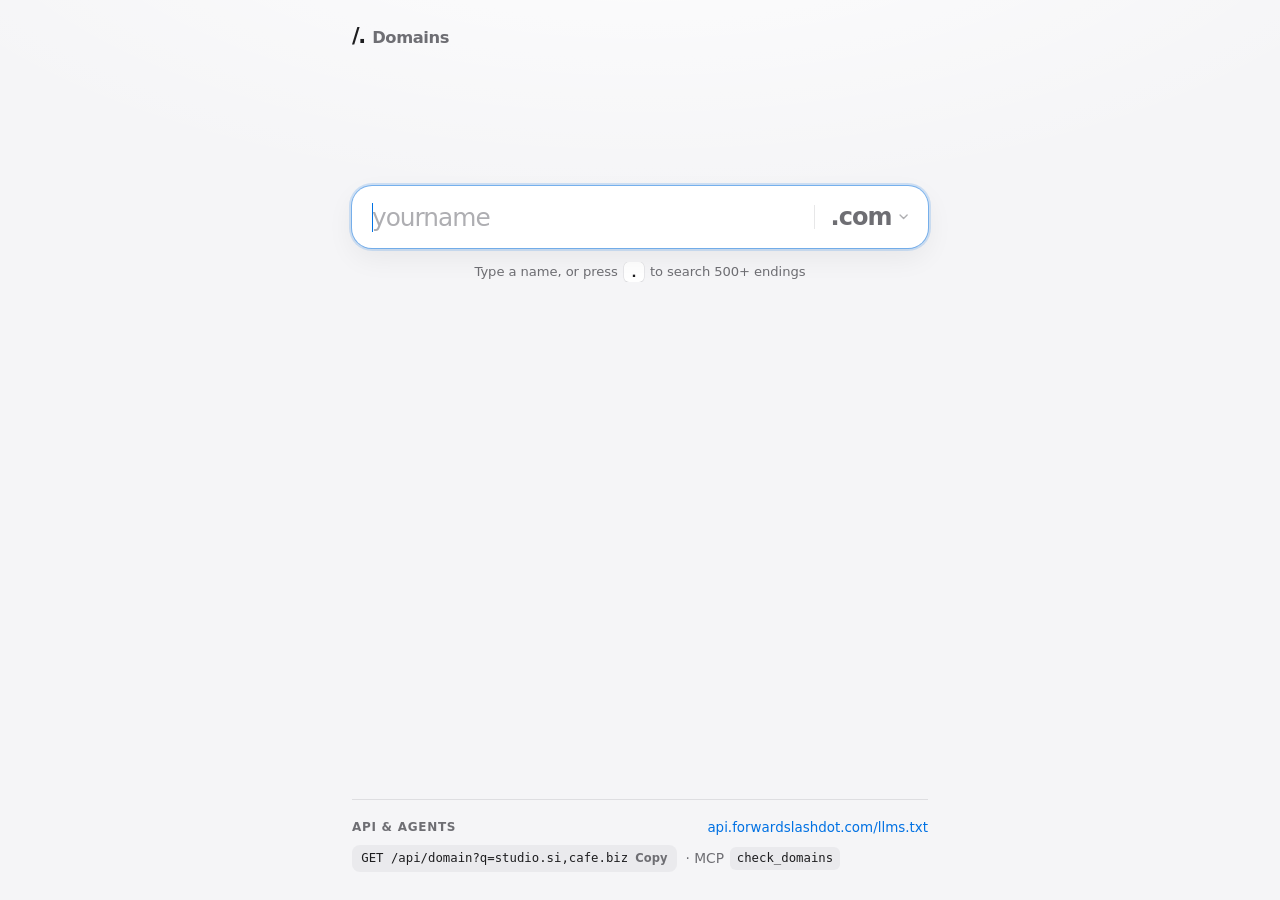
==== commit 6ad0016c: "Give Instant Domain Search a clearer Apple-style layout so availability reads at a glance. Co-author" ====
--- a/instantdomainsearch/index.html
+++ b/instantdomainsearch/index.html
@@ -2,7 +2,7 @@
 <html lang="en">
 <head>
   <meta charset="utf-8" />
-  <meta name="viewport" content="width=device-width, initial-scale=1" />
+  <meta name="viewport" content="width=device-width, initial-scale=1, viewport-fit=cover" />
   <meta name="impact-site-verification" value="1839c96a-81ef-4485-b208-492949b9b396" />
   <title>Instant Domain Search — forwardslashdot</title>
   <meta name="description" content="Instant Domain Search by forwardslashdot — type a name and any ending, from .com to .si, .biz, .ai, or .io." />
@@ -10,9 +10,11 @@
   <link rel="alternate" type="text/plain" href="/llms.txt" title="LLM reference" />
   <link rel="describedby" href="https://api.forwardslashdot.com/llms.txt" />
   <meta property="og:title" content="Instant Domain Search — forwardslashdot" />
-  <meta property="og:description" content="Type a name and any ending. Green when it’s free, red when it’s taken." />
+  <meta property="og:description" content="Type a name and any ending. Green when it’s free, muted when it’s taken." />
   <meta property="og:url" content="https://www.forwardslashdot.com/instantdomainsearch/" />
-  <meta name="theme-color" content="#ffffff" />
+  <meta name="theme-color" content="#f5f5f7" media="(prefers-color-scheme: light)" />
+  <meta name="theme-color" content="#000000" media="(prefers-color-scheme: dark)" />
+  <link rel="icon" href="data:image/svg+xml,%3Csvg xmlns='http://www.w3.org/2000/svg' viewBox='0 0 64 64'%3E%3Crect width='64' height='64' rx='14' fill='%231d1d1f'/%3E%3Ctext x='32' y='42' text-anchor='middle' font-family='Helvetica,Arial,sans-serif' font-size='26' font-weight='600' fill='white'%3E/.%3C/text%3E%3C/svg%3E" />
   <script type="application/ld+json">
   {
     "@context": "https://schema.org",
@@ -28,24 +30,59 @@
   </script>
   <style>
     :root {
-      --bg-top: #f5f5f7;
-      --bg-mid: #ececf1;
-      --bg-bottom: #e4e4ea;
-      --ink: #1d1d1f;
-      --ink-soft: #86868b;
-      --mark: #1d1d1f;
-      --link: #0066cc;
-      --hairline: rgba(0, 0, 0, 0.08);
-      --field: #f5f5f7;
-      --field-border: transparent;
-      --focus: rgba(0, 0, 0, 0.12);
-      --ok: #248a3d;
-      --ok-soft: rgba(36, 138, 61, 0.12);
-      --taken: #86868b;
-      --taken-soft: rgba(196, 30, 58, 0.1);
-      --idle: var(--ink-soft);
-      --glow: rgba(255, 255, 255, 0.55);
-      --font: "SF Pro Display", "SF Pro Text", -apple-system, BlinkMacSystemFont, system-ui, sans-serif;
+      color-scheme: light dark;
+      --bg: #f5f5f7;
+      --bg-glow: rgba(255, 255, 255, 0.92);
+      --card: #ffffff;
+      --label: #1d1d1f;
+      --label2: #6e6e73;
+      --label3: #aeaeb2;
+      --sep: rgba(60, 60, 67, 0.12);
+      --fill: rgba(120, 120, 128, 0.09);
+      --fill2: rgba(120, 120, 128, 0.16);
+      --blue: #0071e3;
+      --green: #248a3d;
+      --green-dot: #34c759;
+      --green-soft: rgba(52, 199, 89, 0.14);
+      --taken-dot: #aeaeb2;
+      --cta-bg: #1d1d1f;
+      --cta-bg-hover: #3a3a3c;
+      --cta-ink: #ffffff;
+      --glass: rgba(255, 255, 255, 0.84);
+      --shadow: 0 0 0 0.5px rgba(0, 0, 0, 0.05), 0 8px 28px rgba(0, 0, 0, 0.05);
+      --shadow-pop: 0 18px 48px rgba(29, 29, 31, 0.16), 0 0 0 0.5px rgba(29, 29, 31, 0.08);
+      --focus-ring: rgba(0, 113, 227, 0.16);
+      --focus-border: rgba(0, 113, 227, 0.42);
+      --r: 20px;
+      --spring: cubic-bezier(0.32, 0.72, 0, 1);
+      --font: -apple-system, "SF Pro Display", "SF Pro Text", BlinkMacSystemFont, "Helvetica Neue", system-ui, sans-serif;
+    }
+
+    @media (prefers-color-scheme: dark) {
+      :root {
+        --bg: #000000;
+        --bg-glow: rgba(255, 255, 255, 0.045);
+        --card: #1c1c1e;
+        --label: #f5f5f7;
+        --label2: #98989d;
+        --label3: #636366;
+        --sep: rgba(84, 84, 88, 0.55);
+        --fill: rgba(120, 120, 128, 0.22);
+        --fill2: rgba(120, 120, 128, 0.34);
+        --blue: #0a84ff;
+        --green: #30d158;
+        --green-dot: #30d158;
+        --green-soft: rgba(48, 209, 88, 0.18);
+        --taken-dot: #636366;
+        --cta-bg: #f5f5f7;
+        --cta-bg-hover: #e5e5ea;
+        --cta-ink: #1d1d1f;
+        --glass: rgba(34, 34, 36, 0.84);
+        --shadow: 0 0 0 0.5px rgba(255, 255, 255, 0.09), 0 10px 32px rgba(0, 0, 0, 0.45);
+        --shadow-pop: 0 22px 54px rgba(0, 0, 0, 0.6), 0 0 0 0.5px rgba(255, 255, 255, 0.12);
+        --focus-ring: rgba(10, 132, 255, 0.22);
+        --focus-border: rgba(10, 132, 255, 0.62);
+      }
     }
 
     * {
@@ -56,33 +93,39 @@
 
     html {
       scroll-behavior: smooth;
+      -webkit-text-size-adjust: 100%;
     }
 
     body {
-      min-height: 100vh;
+      min-height: 100svh;
       font-family: var(--font);
-      color: var(--ink);
-      background: #fff;
+      color: var(--label);
+      background:
+        radial-gradient(110% 65% at 50% -15%, var(--bg-glow), transparent 58%),
+        var(--bg);
+      background-attachment: fixed;
       -webkit-font-smoothing: antialiased;
       text-rendering: optimizeLegibility;
     }
 
+    button, input {
+      font: inherit;
+      color: inherit;
+    }
+
+    button {
+      cursor: pointer;
+      -webkit-tap-highlight-color: transparent;
+    }
+
     a {
-      color: var(--link);
+      color: var(--blue);
       text-decoration: none;
     }
 
     a:hover {
       text-decoration: underline;
-      text-underline-offset: 0.15em;
-    }
-
-    .stage {
-      min-height: 100vh;
-      display: flex;
-      flex-direction: column;
-      align-items: center;
-      padding: 1.35rem 1.35rem 3rem;
+      text-underline-offset: 0.16em;
     }
 
     .sr-only {
@@ -97,62 +140,96 @@
       border: 0;
     }
 
+    /* ---------- Page Stage & Shared 36rem Rail ---------- */
+    .stage {
+      min-height: 100svh;
+      display: flex;
+      flex-direction: column;
+      align-items: center;
+      padding: 1.15rem 1.25rem max(1.75rem, env(safe-area-inset-bottom));
+    }
+
+    .top,
+    .search,
+    .dev {
+      width: min(36rem, 100%);
+    }
+
     .top {
-      width: min(36rem, 100%);
+      display: flex;
+      align-items: center;
+      justify-content: space-between;
+      min-height: 2.25rem;
     }
 
     .brand {
       display: inline-flex;
       align-items: baseline;
       gap: 0.45rem;
-      color: var(--ink);
+      color: var(--label);
       text-decoration: none;
+      transition: opacity 0.2s ease;
     }
 
     .brand:hover {
-      color: var(--ink);
+      color: var(--label);
       text-decoration: none;
+      opacity: 0.68;
+    }
+
+    .brand:focus-visible {
+      outline: 3px solid var(--focus-ring);
+      outline-offset: 4px;
+      border-radius: 6px;
     }
 
     .mark {
-      font-size: 1.45rem;
+      font-size: 1.3rem;
+      font-weight: 700;
+      letter-spacing: -0.06em;
+      line-height: 1;
+    }
+
+    .brand-name {
+      font-size: 1.02rem;
       font-weight: 600;
-      letter-spacing: -0.08em;
-      line-height: 1;
-    }
-
-    .brand-name {
-      font-size: 1.05rem;
-      font-weight: 500;
-      letter-spacing: -0.04em;
-      color: var(--ink);
-    }
-
+      letter-spacing: -0.025em;
+      color: var(--label2);
+    }
+
+    /* ---------- Search Bar (Spotlight-inspired) ---------- */
     .search {
-      width: min(36rem, 100%);
-      margin-top: 12vh;
+      margin-top: min(17vh, 8.25rem);
+      transition: margin-top 0.42s var(--spring);
     }
 
     .search.has-answers {
-      margin-top: 3.25rem;
+      margin-top: 2rem;
     }
 
     .compose {
+      position: relative;
+      z-index: 20;
       display: grid;
-      grid-template-columns: 1fr auto;
-      align-items: stretch;
-      gap: 0;
-      margin: 0;
-      color: var(--ink);
-      border: 0;
-      border-radius: 22px;
-      background: var(--field);
-      box-shadow: none;
-      transition: background 0.2s ease;
+      grid-template-columns: minmax(0, 1fr) auto auto auto;
+      align-items: center;
+      border-radius: var(--r);
+      background: var(--card);
+      box-shadow: var(--shadow);
+      transition: box-shadow 0.24s var(--spring), background 0.24s ease;
     }
 
     .compose:focus-within {
-      background: #efeff1;
+      box-shadow:
+        0 0 0 3px var(--focus-ring),
+        0 0 0 1px var(--focus-border),
+        0 10px 28px rgba(0, 0, 0, 0.06);
+    }
+
+    .compose.is-available:not(:focus-within) {
+      box-shadow:
+        0 0 0 1px color-mix(in srgb, var(--green-dot) 38%, transparent),
+        0 8px 28px rgba(0, 0, 0, 0.05);
     }
 
     .name-host {
@@ -162,81 +239,230 @@
       cursor: text;
     }
 
-
-    .tld-suffix {
-      display: flex;
-      align-items: center;
-      gap: 0.28rem;
-      margin: 0;
+    /* Clear button (UISearchField style) */
+    .clear-btn {
+      display: inline-grid;
+      place-items: center;
+      width: 2.25rem;
+      height: 2.25rem;
       border: 0;
       background: transparent;
-      font: inherit;
-      font-size: clamp(1.35rem, 4vw, 1.7rem);
-      font-weight: 560;
-      letter-spacing: -0.045em;
-      color: var(--ink-soft);
-      padding: 0 0.85rem 0 0.35rem;
-      cursor: pointer;
-      white-space: nowrap;
-    }
-
-    .tld-suffix .chevron {
-      width: 0.72rem;
-      height: 0.72rem;
-      opacity: 0.55;
-    }
-
+      color: var(--label2);
+      opacity: 0;
+      transform: scale(0.75);
+      pointer-events: none;
+      transition: opacity 0.16s ease, transform 0.22s var(--spring);
+    }
+
+    .clear-btn.is-shown {
+      opacity: 1;
+      transform: scale(1);
+      pointer-events: auto;
+    }
+
+    .clear-btn:focus-visible {
+      outline: none;
+    }
+
+    .clear-btn:focus-visible .clear-disc {
+      box-shadow: 0 0 0 3px var(--focus-ring);
+    }
+
+    .clear-disc {
+      display: inline-grid;
+      place-items: center;
+      width: 1.3rem;
+      height: 1.3rem;
+      border-radius: 50%;
+      background: var(--fill2);
+      color: var(--label2);
+      transition: background 0.16s ease, color 0.16s ease, transform 0.16s var(--spring);
+    }
+
+    .clear-btn:hover .clear-disc {
+      background: var(--label3);
+      color: var(--card);
+    }
+
+    .clear-btn:active .clear-disc {
+      transform: scale(0.9);
+    }
+
+    .clear-disc svg {
+      width: 0.65rem;
+      height: 0.65rem;
+    }
+
+    /* Hairline divider between input and TLD button */
+    .compose-sep {
+      width: 1px;
+      height: 1.55rem;
+      background: var(--sep);
+      flex: none;
+    }
+
+    /* TLD Suffix Button */
     .tld-pop {
       position: relative;
       display: flex;
-      align-items: stretch;
-    }
-
+      align-items: center;
+      padding: 0.42rem 0.48rem 0.42rem 0.35rem;
+    }
+
+    .tld-suffix {
+      display: inline-flex;
+      align-items: center;
+      gap: 0.38rem;
+      min-height: 2.75rem;
+      padding: 0 0.72rem 0 0.62rem;
+      border: 0;
+      border-radius: 13px;
+      background: transparent;
+      font-size: clamp(1.2rem, 3.6vw, 1.5rem);
+      font-weight: 560;
+      letter-spacing: -0.04em;
+      color: var(--label2);
+      white-space: nowrap;
+      transition: background 0.18s ease, color 0.18s ease, transform 0.18s var(--spring);
+    }
+
+    .tld-suffix:hover,
+    .tld-suffix[aria-expanded="true"] {
+      background: var(--fill);
+      color: var(--label);
+    }
+
+    .tld-suffix:active {
+      transform: scale(0.97);
+    }
+
+    .tld-suffix:focus-visible {
+      outline: none;
+      box-shadow: 0 0 0 3px var(--focus-ring);
+    }
+
+    /* Live status dot inside search bar */
+    .compose-dot {
+      width: 7px;
+      height: 7px;
+      border-radius: 50%;
+      background: transparent;
+      flex: none;
+      display: none;
+      transition: background 0.2s ease, box-shadow 0.2s ease;
+    }
+
+    .compose.is-available .compose-dot {
+      display: block;
+      background: var(--green-dot);
+      box-shadow: 0 0 0 3px var(--green-soft);
+    }
+
+    .compose.is-taken .compose-dot {
+      display: block;
+      background: var(--taken-dot);
+    }
+
+    .compose.is-checking .compose-dot {
+      display: block;
+      background: var(--label3);
+      opacity: 0;
+      animation: dotPulse 1.1s ease-in-out 0.16s infinite;
+    }
+
+    .tld-suffix .chevron {
+      width: 0.7rem;
+      height: 0.7rem;
+      opacity: 0.55;
+      transition: transform 0.24s var(--spring), opacity 0.18s ease;
+    }
+
+    .tld-suffix[aria-expanded="true"] .chevron {
+      transform: rotate(180deg);
+      opacity: 0.85;
+    }
+
+    /* ---------- TLD Frosted Popover ---------- */
     .tld-menu {
       position: absolute;
-      top: calc(100% + 0.4rem);
+      top: calc(100% + 0.45rem);
       right: 0;
       z-index: 30;
-      width: min(17rem, calc(100vw - 2rem));
-      padding: 0.3rem;
-      border-radius: 0.9rem;
-      background: rgba(255, 255, 255, 0.84);
-      backdrop-filter: blur(24px) saturate(1.6);
-      -webkit-backdrop-filter: blur(24px) saturate(1.6);
-      box-shadow:
-        0 18px 50px rgba(29, 29, 31, 0.16),
-        0 0 0 0.5px rgba(29, 29, 31, 0.08);
-    }
-
-    .tld-menu[hidden] { display: none; }
+      width: min(17.5rem, calc(100vw - 2.5rem));
+      padding: 0.35rem;
+      border-radius: 16px;
+      background: var(--glass);
+      backdrop-filter: saturate(180%) blur(28px);
+      -webkit-backdrop-filter: saturate(180%) blur(28px);
+      box-shadow: var(--shadow-pop);
+      transform-origin: top right;
+      opacity: 0;
+      transform: translateY(-4px) scale(0.96);
+      visibility: hidden;
+      pointer-events: none;
+      transition:
+        opacity 0.16s ease,
+        transform 0.24s var(--spring),
+        visibility 0s linear 0.16s;
+    }
+
+    .tld-menu.is-open {
+      opacity: 1;
+      transform: translateY(0) scale(1);
+      visibility: visible;
+      pointer-events: auto;
+      transition:
+        opacity 0.16s ease,
+        transform 0.24s var(--spring),
+        visibility 0s linear 0s;
+    }
+
+    .tld-search-wrap {
+      position: relative;
+      display: flex;
+      align-items: center;
+      border-bottom: 0.5px solid var(--sep);
+    }
+
+    .tld-search-icon {
+      position: absolute;
+      left: 0.65rem;
+      width: 0.88rem;
+      height: 0.88rem;
+      color: var(--label3);
+      pointer-events: none;
+    }
 
     .tld-search {
       display: block;
       width: 100%;
-      box-sizing: border-box;
       border: 0;
-      border-bottom: 1px solid var(--hairline);
       background: transparent;
-      font: inherit;
-      font-size: 0.95rem;
-      color: var(--ink);
-      padding: 0.5rem 0.65rem 0.55rem;
+      font-size: 0.92rem;
+      color: var(--label);
+      padding: 0.52rem 0.65rem 0.56rem 2rem;
       outline: none;
     }
 
+    .tld-search::placeholder {
+      color: var(--label3);
+    }
+
     .tld-options {
-      max-height: 16.5rem;
+      max-height: 17rem;
       overflow: auto;
-      padding-top: 0.2rem;
+      padding: 0.25rem 0 0.75rem;
+      -webkit-mask-image: linear-gradient(to bottom, #000 0%, #000 88%, transparent 100%);
+      mask-image: linear-gradient(to bottom, #000 0%, #000 88%, transparent 100%);
     }
 
     .tld-group-label {
       font-size: 0.68rem;
       font-weight: 600;
-      letter-spacing: 0.08em;
+      letter-spacing: 0.06em;
       text-transform: uppercase;
-      color: var(--ink-soft);
-      padding: 0.55rem 0.7rem 0.2rem;
+      color: var(--label2);
+      padding: 0.55rem 0.7rem 0.22rem;
     }
 
     .tld-option {
@@ -246,271 +472,696 @@
       width: 100%;
       border: 0;
       background: transparent;
-      font: inherit;
-      font-size: 0.98rem;
-      letter-spacing: -0.02em;
-      color: var(--ink);
+      font-size: 0.95rem;
+      font-weight: 480;
+      letter-spacing: -0.015em;
+      color: var(--label);
       text-align: left;
-      padding: 0.42rem 0.7rem;
-      border-radius: 0.5rem;
-      cursor: pointer;
+      padding: 0.44rem 0.7rem;
+      border-radius: 9px;
+      transition: background 0.12s ease;
     }
 
     .tld-option.is-active,
     .tld-option:hover {
-      background: rgba(29, 29, 31, 0.06);
+      background: var(--fill);
     }
 
     .tld-mark {
-      font-size: 0.85rem;
+      font-size: 0.82rem;
+      font-weight: 600;
+      color: var(--blue);
       opacity: 0;
     }
 
-    .tld-option[aria-selected="true"] .tld-mark { opacity: 1; }
+    .tld-option[aria-selected="true"] .tld-mark {
+      opacity: 1;
+    }
 
     .tld-empty {
-      margin: 0;
-      padding: 0.7rem;
-      font-size: 0.9rem;
-      color: var(--ink-soft);
-    }
-
-    .answers {
+      padding: 0.85rem 0.7rem;
+      font-size: 0.88rem;
+      color: var(--label2);
+    }
+
+    /* ---------- Empty-State Hint ---------- */
+    .hint {
+      margin-top: 0.9rem;
+      text-align: center;
+      font-size: 0.82rem;
+      color: var(--label2);
+      letter-spacing: -0.005em;
+      max-height: 2.5rem;
+      opacity: 1;
+      overflow: hidden;
+      transition: opacity 0.2s ease, max-height 0.28s var(--spring), margin-top 0.28s var(--spring);
+    }
+
+    .search.has-answers .hint,
+    .search.menu-open .hint {
+      opacity: 0;
+      pointer-events: none;
+    }
+
+    .search.has-answers .hint {
+      max-height: 0;
+      margin-top: 0;
+    }
+
+    .hint kbd {
+      display: inline-flex;
+      align-items: center;
+      justify-content: center;
+      min-width: 1.25rem;
+      height: 1.25rem;
+      padding: 0 0.28rem;
+      margin: 0 0.12rem;
+      border-radius: 5px;
+      background: var(--card);
+      box-shadow: 0 0 0 0.5px var(--sep), 0 1px 2px rgba(0, 0, 0, 0.06);
+      font-family: inherit;
+      font-size: 0.82rem;
+      font-weight: 600;
+      color: var(--label);
+      vertical-align: -1px;
+    }
+
+    /* ---------- Results Stack ---------- */
+    .results {
+      margin-top: 1rem;
+      animation: rise 0.28s var(--spring) both;
+    }
+
+    .results[hidden] {
+      display: none;
+    }
+
+    .answers-primary,
+    .answers-more {
       list-style: none;
-      margin-top: 1.75rem;
-      background: transparent;
-    }
-
-    .answers[hidden] { display: none; }
+      background: var(--card);
+      border-radius: var(--r);
+      box-shadow: var(--shadow);
+      overflow: hidden;
+    }
+
+    .answers-more {
+      margin-top: 0.75rem;
+    }
+
+    .answers-more[hidden] {
+      display: none;
+    }
 
     .answer {
-      display: grid;
-      grid-template-columns: minmax(0, 1fr) auto 5.75rem;
+      display: flex;
       align-items: center;
+      justify-content: space-between;
       gap: 0.85rem;
-      padding: 0.45rem 0.2rem;
-      border: 0;
+      padding: 0.72rem 1.15rem;
+      transition: background 0.16s ease, opacity 0.2s ease;
     }
 
     .answer.is-primary {
-      padding-top: 0.15rem;
-      padding-bottom: 0.85rem;
+      padding: 1.15rem 1.25rem;
+    }
+
+    .answers-more .answer {
+      position: relative;
+      cursor: pointer;
+    }
+
+    .answers-more .answer + .answer::before {
+      content: "";
+      position: absolute;
+      top: 0;
+      left: 1.15rem;
+      right: 1.15rem;
+      height: 0.5px;
+      background: var(--sep);
+    }
+
+    .answers-more .answer:hover {
+      background: var(--fill);
+    }
+
+    .answers-more .answer.is-taken {
+      opacity: 0.52;
+    }
+
+    .answers-more .answer.is-taken:hover {
+      opacity: 0.78;
+    }
+
+    .answer-main {
+      min-width: 0;
+      flex: 1 1 auto;
+      display: flex;
+      flex-direction: column;
+      align-items: flex-start;
     }
 
     .answer-name {
       appearance: none;
       border: 0;
       background: transparent;
-      font: inherit;
-      font-size: 1.05rem;
+      font-size: 1.02rem;
       font-weight: 500;
-      letter-spacing: -0.04em;
+      letter-spacing: -0.025em;
       text-align: left;
-      color: var(--ink);
+      color: var(--label);
       padding: 0;
-      cursor: pointer;
-      min-width: 0;
+      max-width: 100%;
       overflow: hidden;
       text-overflow: ellipsis;
       white-space: nowrap;
-    }
-
-    .answer.is-primary .answer-name {
-      font-size: clamp(1.7rem, 5vw, 2.15rem);
-      font-weight: 600;
-      letter-spacing: -0.048em;
-    }
-
-    .answer.is-checking .answer-name { color: var(--ink-soft); }
-    .answer.is-invalid .answer-name { color: var(--ink); }
-
-    .answer-name:hover { opacity: 0.72; }
+      line-height: 1.25;
+    }
 
     .answer-name:focus-visible {
       outline: none;
-      box-shadow: 0 0 0 3px var(--focus);
-      border-radius: 0.3rem;
+      box-shadow: 0 0 0 3px var(--focus-ring);
+      border-radius: 5px;
+    }
+
+    /* Highlight the ending in secondary rows for instant scanning */
+    .answer:not(.is-primary) .name-stem {
+      color: var(--label2);
+      font-weight: 450;
+    }
+
+    .answer:not(.is-primary) .name-tld {
+      color: var(--label);
+      font-weight: 600;
+    }
+
+    .answer:not(.is-primary).is-taken .name-tld {
+      font-weight: 500;
+    }
+
+    /* Primary hero typography */
+    .answer.is-primary .answer-name {
+      font-size: clamp(1.45rem, 4.6vw, 1.85rem);
+      font-weight: 650;
+      letter-spacing: -0.042em;
+      cursor: default;
+    }
+
+    .answer.is-primary .name-tld {
+      color: var(--label2);
+    }
+
+    .answer.is-primary.is-available .name-tld {
+      color: var(--label);
+    }
+
+    .answer.is-primary.is-taken .answer-name {
+      color: var(--label2);
+    }
+
+    .answer.is-checking .answer-name {
+      color: var(--label2);
+    }
+
+    /* Trailing status + CTA group (flush right, zero empty dead space) */
+    .answer-tail {
+      display: flex;
+      align-items: center;
+      justify-content: flex-end;
+      gap: 0.75rem;
+      flex: none;
     }
 
     .answer-status {
-      font-size: 0.82rem;
+      display: inline-flex;
+      align-items: center;
+      gap: 0.36rem;
+      font-size: 0.84rem;
       font-weight: 500;
-      color: transparent;
+      letter-spacing: -0.01em;
       white-space: nowrap;
-    }
-
-    .answer.is-available .answer-status { color: var(--ok); }
+      color: var(--label2);
+    }
+
+    .answer.is-primary .answer-status {
+      font-size: 0.88rem;
+      font-weight: 560;
+    }
+
+    .status-dot {
+      width: 7px;
+      height: 7px;
+      border-radius: 50%;
+      flex: none;
+      display: none;
+    }
+
+    .answer.is-available .answer-status {
+      color: var(--green);
+    }
+
+    .answer.is-available .status-dot {
+      display: inline-block;
+      background: var(--green-dot);
+    }
+
     .answer.is-taken .answer-status,
-    .answer.is-invalid .answer-status { color: var(--ink-soft); }
-
-    .answer-action {
-      display: flex;
-      justify-content: flex-end;
-    }
-
+    .answer.is-invalid .answer-status {
+      color: var(--label2);
+    }
+
+    /* Delayed checking pulse (>150ms only, zero flicker on fast edge responses) */
+    .answer.is-checking .answer-status {
+      color: var(--label3);
+      opacity: 0;
+      animation: checkingFade 1.15s ease-in-out 0.16s infinite;
+    }
+
+    .answer.is-checking .status-dot {
+      display: inline-block;
+      background: var(--label3);
+    }
+
+    /* Mobile inline status (hidden on desktop, shown under name on <=520px) */
+    .answer-substatus {
+      display: none;
+      align-items: center;
+      gap: 0.34rem;
+      margin-top: 0.18rem;
+      font-size: 0.8rem;
+      font-weight: 500;
+      color: var(--label2);
+    }
+
+    .answer.is-available .answer-substatus {
+      color: var(--green);
+    }
+
+    .answer.is-checking .answer-substatus {
+      color: var(--label3);
+      opacity: 0;
+      animation: checkingFade 1.15s ease-in-out 0.16s infinite;
+    }
+
+    /* Register buttons: solid primary ONLY on hero, quiet tinted pill on secondary */
     .register {
       display: inline-flex;
       align-items: center;
       justify-content: center;
       min-height: 2rem;
-      padding: 0.32rem 0.95rem;
+      padding: 0 0.92rem;
       border-radius: 980px;
-      background: #1d1d1f;
-      color: #fff;
+      background: var(--fill);
+      color: var(--label);
       font-size: 0.84rem;
-      font-weight: 500;
-      letter-spacing: -0.02em;
+      font-weight: 590;
+      letter-spacing: -0.015em;
       text-decoration: none;
+      transition: background 0.16s ease, transform 0.18s var(--spring);
     }
 
     .register:hover {
-      color: #fff;
+      background: var(--fill2);
+      color: var(--label);
       text-decoration: none;
-      background: #424245;
+    }
+
+    .register:active {
+      transform: scale(0.96);
     }
 
     .register:focus-visible {
       outline: none;
-      box-shadow: 0 0 0 3px var(--focus);
+      box-shadow: 0 0 0 3px var(--focus-ring);
+    }
+
+    .answer.is-primary .register {
+      min-height: 2.35rem;
+      padding: 0 1.2rem;
+      background: var(--cta-bg);
+      color: var(--cta-ink);
+      font-size: 0.9rem;
+    }
+
+    .answer.is-primary .register:hover {
+      background: var(--cta-bg-hover);
+      color: var(--cta-ink);
+    }
+
+    /* ---------- All-Taken Recovery Prompt ---------- */
+    .recovery {
+      display: none;
+      align-items: center;
+      justify-content: space-between;
+      gap: 0.75rem;
+      margin-top: 0.85rem;
+      padding: 0.72rem 1.15rem;
+      border-radius: 14px;
+      background: var(--fill);
+      font-size: 0.86rem;
+      color: var(--label2);
+    }
+
+    .recovery.is-on {
+      display: flex;
+      animation: rise 0.24s var(--spring) both;
+    }
+
+    .recovery-btn {
+      display: inline-flex;
+      align-items: center;
+      gap: 0.22rem;
+      border: 0;
+      background: transparent;
+      color: var(--blue);
+      font-size: 0.86rem;
+      font-weight: 590;
+      letter-spacing: -0.01em;
+      white-space: nowrap;
+      padding: 0.2rem 0;
+    }
+
+    .recovery-btn:hover {
+      text-decoration: underline;
+      text-underline-offset: 0.16em;
+    }
+
+    .recovery-btn:focus-visible {
+      outline: none;
+      box-shadow: 0 0 0 3px var(--focus-ring);
+      border-radius: 6px;
     }
 
     .disclosure {
       display: none;
       margin-top: 0.85rem;
+      padding: 0 0.25rem;
+      font-size: 0.74rem;
+      line-height: 1.45;
+      color: var(--label2);
+    }
+
+    .disclosure.is-on {
+      display: block;
+    }
+
+    /* ---------- Footer API Section (aligned to 36rem rail, no 100vh void) ---------- */
+    .dev {
+      margin-top: auto;
+      padding-top: 3.5rem;
+    }
+
+    .dev-inner {
+      border-top: 0.5px solid var(--sep);
+      padding-top: 1.25rem;
+      display: flex;
+      flex-direction: column;
+      gap: 0.65rem;
+    }
+
+    .dev-head {
+      display: flex;
+      align-items: center;
+      justify-content: space-between;
+      gap: 1rem;
+      flex-wrap: wrap;
+    }
+
+    .dev h2 {
+      font-size: 0.75rem;
+      font-weight: 600;
+      letter-spacing: 0.06em;
+      text-transform: uppercase;
+      color: var(--label2);
+    }
+
+    .dev a.api {
+      font-size: 0.84rem;
+      font-weight: 500;
+    }
+
+    .dev-body {
+      display: flex;
+      align-items: center;
+      flex-wrap: wrap;
+      gap: 0.45rem 0.55rem;
+      font-size: 0.86rem;
+      color: var(--label2);
+      line-height: 1.5;
+    }
+
+    .code-copy {
+      display: inline-flex;
+      align-items: center;
+      gap: 0.45rem;
+      max-width: 100%;
+      border: 0;
+      border-radius: 8px;
+      background: var(--fill);
+      padding: 0.26rem 0.58rem;
+      font-family: ui-monospace, "SF Mono", Menlo, Consolas, monospace;
+      font-size: 0.77rem;
+      color: var(--label);
+      white-space: nowrap;
+      overflow-x: auto;
+      transition: background 0.16s ease, transform 0.16s var(--spring);
+    }
+
+    .code-copy:hover {
+      background: var(--fill2);
+    }
+
+    .code-copy:active {
+      transform: scale(0.98);
+    }
+
+    .code-copy:focus-visible {
+      outline: none;
+      box-shadow: 0 0 0 3px var(--focus-ring);
+    }
+
+    .code-copy-badge {
+      font-family: var(--font);
       font-size: 0.72rem;
-      line-height: 1.4;
-      color: var(--ink-soft);
-    }
-
-    .disclosure.is-on { display: block; }
-
-    .dev {
-      width: min(34rem, 100%);
-      margin: 0 auto;
-      padding: 0 1.35rem 4.5rem;
-      border-top: 0;
-      padding-top: 4.5rem;
-    }
-
-    .dev h2 {
-      font-size: 1.05rem;
-      font-weight: 600;
-      letter-spacing: -0.02em;
-      margin-bottom: 0.55rem;
-    }
-
-    .dev p {
-      font-size: 0.92rem;
-      color: var(--ink-soft);
-      line-height: 1.5;
-      margin-bottom: 0.85rem;
-    }
-
-    .dev code {
+      font-weight: 590;
+      color: var(--label2);
+      flex: none;
+    }
+
+    .code-copy.is-copied .code-copy-badge {
+      color: var(--green);
+    }
+
+    .dev-mcp {
+      display: inline-flex;
+      align-items: center;
+      gap: 0.38rem;
+      white-space: nowrap;
+    }
+
+    .dev code.inline-code {
       font-family: ui-monospace, "SF Mono", Menlo, Consolas, monospace;
-      font-size: 0.8rem;
-      background: rgba(29, 29, 31, 0.05);
-      padding: 0.08em 0.3em;
-      border-radius: 0.3rem;
-      color: var(--ink);
-    }
-
-    .dev a.api {
-      font-size: 0.9rem;
-    }
-
+      font-size: 0.77rem;
+      background: var(--fill);
+      padding: 0.14rem 0.42rem;
+      border-radius: 6px;
+      color: var(--label);
+      white-space: nowrap;
+    }
+
+    /* ---------- Keyframes ---------- */
     @keyframes rise {
+      from {
+        opacity: 0;
+        transform: translateY(8px);
+      }
       to {
         opacity: 1;
         transform: translateY(0);
       }
     }
 
-    @media (max-width: 420px) {
+    @keyframes dotPulse {
+      0%, 100% { opacity: 0.25; }
+      50% { opacity: 0.9; }
+    }
+
+    @keyframes checkingFade {
+      0%, 100% { opacity: 0.35; }
+      50% { opacity: 0.95; }
+    }
+
+    /* ---------- Mobile iOS List-Row Pattern (<= 520px) ---------- */
+    @media (max-width: 520px) {
+      .stage {
+        padding: 0.95rem 1rem max(1.5rem, env(safe-area-inset-bottom));
+      }
+
+      .search {
+        margin-top: min(14vh, 5.5rem);
+      }
+
+      .search.has-answers {
+        margin-top: 1.35rem;
+      }
+
       .answer {
-        grid-template-columns: minmax(0, 1fr) auto;
-        grid-template-areas:
-          "name status"
-          "name action";
-      }
-
-      .answer-name { grid-area: name; }
-      .answer-status { grid-area: status; }
-      .answer-action { grid-area: action; }
+        padding: 0.78rem 1rem;
+        min-height: 3.65rem;
+      }
+
+      .answer.is-primary {
+        padding: 1rem 1.05rem;
+      }
+
+      .answers-more .answer + .answer::before {
+        left: 1rem;
+        right: 1rem;
+      }
+
+      /* Move status directly beneath the domain name, keep Register centered on right */
+      .answer-tail .answer-status {
+        display: none;
+      }
+
+      .answer-substatus {
+        display: inline-flex;
+      }
+
+      .register {
+        min-height: 2.25rem;
+        padding: 0 1rem;
+      }
+
+      .answer.is-primary .register {
+        min-height: 2.4rem;
+        padding: 0 1.1rem;
+      }
+
+      .recovery {
+        flex-direction: column;
+        align-items: flex-start;
+        gap: 0.3rem;
+        padding: 0.8rem 1rem;
+      }
     }
 
     @media (prefers-reduced-motion: reduce) {
-      .compose,
-      .tld-suffix {
-        transition: none;
+      *,
+      *::before,
+      *::after {
+        transition-duration: 0.01ms !important;
+        animation-duration: 0.01ms !important;
+        animation-delay: 0ms !important;
       }
     }
   </style>
+  <script defer src="https://analytics.forwardslashdot.com/script.js" data-website-id="42c75d6b-4881-4599-9262-b0810c5c5f44"></script>
 </head>
 <body>
   <main class="stage">
     <header class="top">
       <a class="brand" href="https://www.forwardslashdot.com/">
         <span class="mark" aria-hidden="true">/.</span>
-        <span class="brand-name">instantdomainsearch</span>
+        <span class="brand-name">Domains</span>
       </a>
     </header>
+
     <h1 class="sr-only">Instant Domain Search</h1>
+
     <div class="search" id="search" role="search">
-        <!--
-          No <input>: Chrome contact autofill keyed off label "Name" + input.
-          Closed-shadow contenteditable only (no sink input — sinks steal focus).
-        -->
-        <div class="compose" id="compose-form" role="group" aria-label="Domain name">
-          <span
-            id="q-host"
-            class="name-host"
-            tabindex="0"
-            role="textbox"
-            aria-label="Domain name"
-            aria-multiline="false"
-          ></span>
-          <div class="tld-pop" id="tld-pop">
-            <button
-              type="button"
-              class="tld-suffix"
-              id="tld-suffix"
-              aria-haspopup="listbox"
-              aria-expanded="false"
-              aria-controls="tld-menu"
-            >
-              <span id="tld-suffix-label">.com</span>
-              <svg class="chevron" viewBox="0 0 12 12" aria-hidden="true"><path d="M2.2 4.3 6 8l3.8-3.7" fill="none" stroke="currentColor" stroke-width="1.4" stroke-linecap="round" stroke-linejoin="round"/></svg>
-            </button>
-            <div class="tld-menu" id="tld-menu" hidden>
-              <input class="tld-search" id="tld-search" type="text" placeholder="Search" autocomplete="off" autocapitalize="none" autocorrect="off" spellcheck="false" aria-label="Search endings" />
-              <div class="tld-options" id="tld-options" role="listbox" aria-label="Domain endings"></div>
+      <!--
+        No <input>: Chrome contact autofill keyed off label "Name" + input.
+        Closed-shadow contenteditable only (no sink input — sinks steal focus).
+      -->
+      <div class="compose" id="compose-form" role="group" aria-label="Domain name">
+        <span
+          id="q-host"
+          class="name-host"
+          tabindex="0"
+          role="textbox"
+          aria-label="Domain name"
+          aria-multiline="false"
+        ></span>
+
+        <button
+          type="button"
+          class="clear-btn"
+          id="clear-btn"
+          aria-label="Clear domain name"
+          aria-hidden="true"
+          tabindex="-1"
+        >
+          <span class="clear-disc" aria-hidden="true">
+            <svg viewBox="0 0 12 12" fill="none" stroke="currentColor" stroke-width="1.8" stroke-linecap="round">
+              <path d="M2.75 2.75 9.25 9.25M9.25 2.75 2.75 9.25"/>
+            </svg>
+          </span>
+        </button>
+
+        <span class="compose-sep" aria-hidden="true"></span>
+
+        <div class="tld-pop" id="tld-pop">
+          <button
+            type="button"
+            class="tld-suffix"
+            id="tld-suffix"
+            aria-haspopup="listbox"
+            aria-expanded="false"
+            aria-controls="tld-menu"
+          >
+            <span class="compose-dot" aria-hidden="true"></span>
+            <span id="tld-suffix-label">.com</span>
+            <svg class="chevron" viewBox="0 0 12 12" aria-hidden="true"><path d="M2.2 4.3 6 8l3.8-3.7" fill="none" stroke="currentColor" stroke-width="1.5" stroke-linecap="round" stroke-linejoin="round"/></svg>
+          </button>
+          <div class="tld-menu" id="tld-menu" aria-hidden="true">
+            <div class="tld-search-wrap">
+              <svg class="tld-search-icon" viewBox="0 0 16 16" fill="none" stroke="currentColor" stroke-width="1.6" stroke-linecap="round" stroke-linejoin="round" aria-hidden="true">
+                <circle cx="7" cy="7" r="4.6"/>
+                <path d="m10.5 10.5 3 3"/>
+              </svg>
+              <input class="tld-search" id="tld-search" type="text" placeholder="Search 500+ endings" autocomplete="off" autocapitalize="none" autocorrect="off" spellcheck="false" aria-label="Search endings" />
             </div>
+            <div class="tld-options" id="tld-options" role="listbox" aria-label="Domain endings"></div>
           </div>
         </div>
-
-        <ul class="answers" id="answers" hidden aria-live="polite"></ul>
+      </div>
+
+      <p class="hint" id="hint">Type a name, or press <kbd>.</kbd> to search 500+ endings</p>
+
+      <div class="results" id="results" hidden aria-live="polite">
+        <ul class="answers-primary" id="answers-primary"></ul>
+        <ul class="answers-more" id="answers-more" hidden></ul>
+        <div class="recovery" id="recovery">
+          <span>All common endings are taken.</span>
+          <button type="button" class="recovery-btn" id="recovery-btn">Try another ending &rarr;</button>
+        </div>
         <p class="disclosure" id="disclosure"></p>
+      </div>
     </div>
+
+    <footer class="dev" aria-labelledby="dev-heading">
+      <div class="dev-inner">
+        <div class="dev-head">
+          <h2 id="dev-heading">API &amp; Agents</h2>
+          <a class="api" href="https://api.forwardslashdot.com/llms.txt">api.forwardslashdot.com/llms.txt</a>
+        </div>
+        <div class="dev-body">
+          <button type="button" class="code-copy" id="api-copy" aria-label="Copy API endpoint">
+            <span>GET /api/domain?q=studio.si,cafe.biz</span>
+            <span class="code-copy-badge" id="api-copy-badge">Copy</span>
+          </button>
+          <span class="dev-mcp"><span>&middot; MCP</span><code class="inline-code">check_domains</code></span>
+        </div>
+      </div>
+    </footer>
   </main>
-
-  <section class="dev" aria-labelledby="dev-heading">
-    <h2 id="dev-heading">API</h2>
-    <p>
-      Any public ending, for people and agents.
-      <code>GET /api/domain?q=studio.si,cafe.biz</code>
-      or the MCP tool <code>check_domains</code>.
-    </p>
-    <p>
-      <a class="api" href="https://api.forwardslashdot.com/llms.txt">api.forwardslashdot.com/llms.txt</a>
-    </p>
-  </section>
 
   <script>
     (function () {
       var API = "/api/domain";
-      var TLDS = [".com", ".net", ".org", ".io", ".co", ".ai"];
-      // The edge answers on the same connection. Wait only while a 1-character label is still a typo.
+      var TLDS = [".ca", ".com", ".net", ".org", ".io", ".ai"];
+      // The edge answers on the same connection. Wait only while a 1-2 character label is still being typed.
       var DEBOUNCE_SHORT_MS = 0;
       var DEBOUNCE_LONG_MS = 40;
       var CACHE_TTL_MS = 10 * 60 * 1000;
@@ -518,13 +1169,20 @@
 
       var searchEl = document.getElementById("search");
       var compose = document.getElementById("compose-form");
-      var answersEl = document.getElementById("answers");
+      var clearBtn = document.getElementById("clear-btn");
+      var resultsEl = document.getElementById("results");
+      var primaryListEl = document.getElementById("answers-primary");
+      var moreListEl = document.getElementById("answers-more");
+      var recoveryEl = document.getElementById("recovery");
+      var recoveryBtn = document.getElementById("recovery-btn");
       var tldSuffix = document.getElementById("tld-suffix");
       var suffixLabel = document.getElementById("tld-suffix-label");
       var tldMenu = document.getElementById("tld-menu");
       var tldSearch = document.getElementById("tld-search");
       var tldOptions = document.getElementById("tld-options");
       var tldPop = document.getElementById("tld-pop");
+      var apiCopyBtn = document.getElementById("api-copy");
+      var apiCopyBadge = document.getElementById("api-copy-badge");
       var POPULAR = ["com", "net", "org", "io", "co", "ai", "dev", "app", "me", "xyz", "info", "biz"];
       var REGIONS = ["ca", "us", "uk", "co.uk", "org.uk", "me.uk", "de", "fr", "es", "nl", "eu", "ch", "com.au", "net.au", "org.au", "mx", "com.mx", "in", "co.in", "sg", "com.sg", "id", "ph", "pe", "is"];
       var ALL = "ac,academy,accountant,accountants,actor,ad,adult,ae.org,africa,agency,ai,airforce,apartments,app,archi,army,art,asia,associates,attorney,auction,audio,auto,autos,baby,band,bar,barcelona,bargains,beauty,beer,berlin,best,bet,bid,bike,bingo,bio,biz,black,blackfriday,blog,blue,boats,bond,boo,boston,bot,boutique,br.com,broker,build,builders,business,buzz,bz,ca,cab,cafe,cam,camera,camp,capital,car,cards,care,careers,cars,casa,cash,casino,cat,catering,cc,center,ceo,cfd,ch,channel,charity,chat,cheap,christmas,church,city,claims,cleaning,click,clinic,clothing,cloud,club,cm,cn.com,co,co.bz,co.com,co.im,co.in,co.uk,coach,codes,coffee,college,com,com.au,com.co,com.de,com.es,com.im,com.mx,com.pe,com.ph,com.se,com.sg,com.vc,community,company,computer,condos,construction,consulting,contact,contractors,cooking,cool,country,coupons,courses,credit,creditcard,cricket,cruises,cv,cx,cymru,cyou,dad,dance,date,dating,day,de,de.com,deal,dealer,deals,degree,delivery,democrat,dental,dentist,desi,design,dev,diamonds,diet,digital,direct,directory,discount,diy,doctor,dog,domains,download,earth,eco,education,email,energy,engineer,engineering,enterprises,equipment,es,esq,estate,eu,eu.com,events,exchange,expert,exposed,express,fail,faith,family,fan,fans,farm,fashion,fast,feedback,film,finance,financial,fish,fishing,fit,fitness,flights,florist,flowers,fm,foo,food,football,forex,forsale,forum,foundation,fr,free,fun,fund,furniture,futbol,fyi,gallery,game,games,garden,gay,gb.net,gdn,gg,gift,gifts,gives,giving,glass,global,gmbh,gold,golf,gr.com,graphics,gratis,green,gripe,group,guide,guitars,guru,hair,hamburg,haus,health,healthcare,help,hiphop,hockey,holdings,holiday,homes,horse,hospital,host,hosting,hot,house,how,hu.net,icu,id,im,immo,immobilien,in,in.net,inc,industries,info,ing,ink,institute,insure,international,investments,io,irish,is,it.com,jetzt,jewelry,jp.net,jpn.com,juegos,kaufen,kids,kim,kitchen,kiwi,krd,kyoto,la,land,lat,latino,law,lawyer,lease,legal,lgbt,li,life,lifestyle,lighting,limited,limo,link,live,living,llc,loan,loans,locker,lol,london,love,ltd,ltda,maison,makeup,management,market,marketing,markets,mba,me,me.uk,media,melbourne,meme,memorial,men,menu,mex.com,miami,mobi,mobile,moda,moe,mom,money,monster,mortgage,motorcycles,mov,movie,music,mx,my,nagoya,name,navy,net,net.au,net.im,net.pe,net.ph,net.vc,network,new,news,nexus,ngo,ninja,nl,nom.es,now,nyc,observer,okinawa,one,ong,onl,online,org,org.au,org.es,org.im,org.mx,org.pe,org.ph,org.uk,org.vc,osaka,page,paris,partners,parts,party,pe,pet,ph,phd,photo,photography,photos,pics,pictures,pink,pizza,place,plumbing,plus,poker,porn,press,pro,productions,prof,promo,properties,property,protection,pub,pw,quest,racing,realty,recipes,red,rehab,reise,reisen,rent,rentals,repair,report,republican,rest,restaurant,review,reviews,rip,rocks,rodeo,rsvp,ru.com,run,ryukyu,sa.com,sale,salon,sarl,sbs,school,schule,science,se.net,security,services,sex,sexy,sg,sh,shiksha,shoes,shop,shopping,show,singles,site,ski,skin,so,soccer,social,software,solar,solutions,soy,space,spot,storage,store,stream,studio,study,style,substack,sucks,supplies,supply,support,surf,surgery,sydney,systems,talk,tattoo,tax,taxi,team,tech,technology,tel,tennis,theater,theatre,tickets,tienda,tips,tires,to,today,tokyo,tools,top,tours,town,toys,trade,trading,training,travel,tube,tv,uk,uk.com,uk.net,university,uno,us,us.com,us.org,vacations,vana,vc,vegas,ventures,vet,viajes,video,villas,vin,vip,vision,vodka,vote,voting,voto,voyage,wales,watch,webcam,website,wedding,wiki,win,wine,work,works,world,ws,wtf,xyz,yachts,yoga,yokohama,you,za.com,zip,zone".split(",");
@@ -537,14 +1195,16 @@
       var fieldStyle = document.createElement("style");
       fieldStyle.textContent =
         ':host{display:block;width:100%;min-width:0;outline:none;}' +
-        '.shell{position:relative;width:100%;min-height:3.2rem;}' +
-        '.ghost{position:absolute;inset:0;pointer-events:none;font:inherit;' +
-        'font-size:clamp(1.35rem,4vw,1.7rem);font-weight:500;letter-spacing:-0.045em;' +
-        'color:#aeaeb2;padding:1.05rem 0.35rem 1.05rem 1.2rem;white-space:nowrap;overflow:hidden;}' +
+        '.shell{position:relative;width:100%;min-height:3.6rem;display:flex;align-items:center;}' +
+        '.ghost{position:absolute;inset:0;display:flex;align-items:center;pointer-events:none;font:inherit;' +
+        'font-size:clamp(1.25rem,3.8vw,1.55rem);font-weight:500;letter-spacing:-0.04em;' +
+        'color:var(--label3,#aeaeb2);padding:0 0.25rem 0 1.25rem;white-space:nowrap;overflow:hidden;}' +
+        '.ghost[hidden]{display:none;}' +
         '.field{display:block;width:100%;border:0;background:transparent;outline:none;cursor:text;' +
-        'caret-color:#1d1d1f;font-family:inherit;font-size:clamp(1.35rem,4vw,1.7rem);font-weight:560;' +
-        'letter-spacing:-0.045em;color:inherit;padding:1.05rem 0.35rem 1.05rem 1.2rem;min-width:0;' +
-        'white-space:nowrap;overflow-x:auto;overflow-y:hidden;line-height:1.25;}' +
+        'caret-color:var(--blue,#0071e3);font-family:inherit;font-size:clamp(1.25rem,3.8vw,1.55rem);font-weight:580;' +
+        'letter-spacing:-0.04em;color:var(--label,#1d1d1f);padding:0.95rem 0.25rem 0.95rem 1.25rem;min-width:0;' +
+        'white-space:nowrap;overflow-x:auto;overflow-y:hidden;line-height:1.25;scrollbar-width:none;}' +
+        '.field::-webkit-scrollbar{display:none;}' +
         '.field:empty:before{content:"";}' +
         '.field br{display:none;}';
       var shell = document.createElement("div");
@@ -597,14 +1257,20 @@
         set value(v) {
           field.textContent = v || "";
           ghost.hidden = !!v;
+          syncClearButton(!!v);
         },
         focus: function () {
           placeCaretEnd();
         },
       };
 
-      // Clicks inside the closed shadow retarget to the host. Canceling mousedown
-      // left focus on that span, so the caret never entered the editor.
+      function syncClearButton(hasText) {
+        clearBtn.classList.toggle("is-shown", hasText);
+        clearBtn.tabIndex = hasText ? 0 : -1;
+        clearBtn.setAttribute("aria-hidden", hasText ? "false" : "true");
+      }
+
+      // Clicks inside the closed shadow retarget to the host.
       host.addEventListener("focus", function () {
         if (shadow.activeElement !== field) field.focus();
       });
@@ -614,8 +1280,10 @@
 
       var selectedTld = ".com";
       var endingChosen = false;
+      var menuOpen = false;
       var timer = null;
       var warmTimer = null;
+      var urlTimer = null;
       var abortController = null;
       var requestSeq = 0;
       var lastTypedAt = 0;
@@ -692,95 +1360,206 @@
         return list;
       }
 
+      function syncUrl(label, ending) {
+        clearTimeout(urlTimer);
+        urlTimer = setTimeout(function () {
+          try {
+            var url = new URL(window.location.href);
+            url.searchParams.delete("domain");
+            if (!label) {
+              url.searchParams.delete("q");
+            } else {
+              var qVal = ending && ending !== ".com" ? label + ending : label;
+              url.searchParams.set("q", qVal);
+            }
+            var next = url.pathname + (url.search ? url.search : "") + url.hash;
+            var current = window.location.pathname + window.location.search + window.location.hash;
+            if (next !== current) {
+              window.history.replaceState(null, "", next);
+            }
+          } catch (_) {}
+        }, 260);
+      }
+
+      function buildRow(domain, label, tld, isPrimary, state, note, hit, seen) {
+        var li = seen[domain] || document.createElement("li");
+        li.dataset.domain = domain;
+        li.dataset.tld = tld;
+        li.className = "answer" + (isPrimary ? " is-primary" : "");
+        if (state === "available") li.classList.add("is-available");
+        else if (state === "registered") li.classList.add("is-taken");
+        else if (state === "invalid") li.classList.add("is-invalid");
+        else li.classList.add("is-checking");
+
+        var main = li.querySelector(".answer-main");
+        if (!main) {
+          main = document.createElement("div");
+          main.className = "answer-main";
+
+          var nameBtn = document.createElement("button");
+          nameBtn.type = "button";
+          nameBtn.className = "answer-name";
+          var stemSpan = document.createElement("span");
+          stemSpan.className = "name-stem";
+          var tldSpan = document.createElement("span");
+          tldSpan.className = "name-tld";
+          nameBtn.appendChild(stemSpan);
+          nameBtn.appendChild(tldSpan);
+
+          var subStatus = document.createElement("span");
+          subStatus.className = "answer-substatus";
+          subStatus.setAttribute("aria-hidden", "true");
+          var subDot = document.createElement("span");
+          subDot.className = "status-dot";
+          var subText = document.createElement("span");
+          subText.className = "status-text";
+          subStatus.appendChild(subDot);
+          subStatus.appendChild(subText);
+
+          main.appendChild(nameBtn);
+          main.appendChild(subStatus);
+          li.appendChild(main);
+
+          li.addEventListener("click", function (e) {
+            if (e.target.closest && e.target.closest(".register")) return;
+            var rowTld = li.dataset.tld;
+            if (!rowTld || rowTld === selectedTld) return;
+            selectTld(rowTld);
+          });
+        }
+
+        var nameBtnEl = main.querySelector(".answer-name");
+        nameBtnEl.dataset.tld = tld;
+        nameBtnEl.querySelector(".name-stem").textContent = label;
+        nameBtnEl.querySelector(".name-tld").textContent = tld;
+        if (isPrimary) {
+          nameBtnEl.setAttribute("aria-current", "true");
+        } else {
+          nameBtnEl.removeAttribute("aria-current");
+        }
+
+        var statusLabel = "";
+        if (state === "available") statusLabel = "Available";
+        else if (state === "registered") statusLabel = "Taken";
+        else if (isPrimary && note) statusLabel = note;
+        else if (state === "invalid") statusLabel = "Invalid";
+        else statusLabel = "Checking";
+
+        main.querySelector(".answer-substatus .status-text").textContent = statusLabel;
+
+        var tail = li.querySelector(".answer-tail");
+        if (!tail) {
+          tail = document.createElement("div");
+          tail.className = "answer-tail";
+
+          var statusEl = document.createElement("span");
+          statusEl.className = "answer-status";
+          var dotEl = document.createElement("span");
+          dotEl.className = "status-dot";
+          dotEl.setAttribute("aria-hidden", "true");
+          var textEl = document.createElement("span");
+          textEl.className = "status-text";
+          statusEl.appendChild(dotEl);
+          statusEl.appendChild(textEl);
+          tail.appendChild(statusEl);
+          li.appendChild(tail);
+        }
+
+        tail.querySelector(".answer-status .status-text").textContent = statusLabel;
+
+        var link = tail.querySelector(".register");
+        if (state === "available") {
+          if (!link) {
+            link = document.createElement("a");
+            link.className = "register";
+            link.rel = "sponsored noopener noreferrer";
+            link.target = "_blank";
+            link.textContent = "Register";
+            tail.appendChild(link);
+          }
+          link.href = registerHref(domain, hit);
+          link.setAttribute("aria-label", "Register " + domain);
+        } else if (link) {
+          link.remove();
+        }
+
+        return li;
+      }
+
       function renderAnswers() {
         var label = normalizeLabel(readField());
         var ending = readEnding() || selectedTld;
-        compose.classList.remove("is-available", "is-taken");
+        compose.classList.remove("is-available", "is-taken", "is-checking");
+
         if (!label || !endingReady(ending)) {
-          answersEl.innerHTML = "";
-          answersEl.hidden = true;
+          primaryListEl.innerHTML = "";
+          moreListEl.innerHTML = "";
+          moreListEl.hidden = true;
+          resultsEl.hidden = true;
           searchEl.classList.remove("has-answers");
+          recoveryEl.classList.remove("is-on");
           disclosureEl.classList.remove("is-on");
           disclosureEl.textContent = "";
+          syncUrl("", "");
           return;
         }
+
+        syncUrl(label, ending);
 
         var endings = answerEndings(label, ending);
         var seen = {};
-        var disclosure = "";
-        Array.prototype.forEach.call(answersEl.children, function (li) {
+        Array.prototype.forEach.call(primaryListEl.children, function (li) {
           seen[li.dataset.domain] = li;
         });
-        var frag = document.createDocumentFragment();
+        Array.prototype.forEach.call(moreListEl.children, function (li) {
+          seen[li.dataset.domain] = li;
+        });
+
+        var primaryFrag = document.createDocumentFragment();
+        var moreFrag = document.createDocumentFragment();
+        var disclosure = "";
+        var resolvedCount = 0;
+        var availableCount = 0;
+
         endings.forEach(function (tld, index) {
           var domain = label + tld;
           var hit = cacheGet(domain);
-          var li = seen[domain] || document.createElement("li");
-          li.dataset.domain = domain;
-          li.className = "answer" + (index === 0 ? " is-primary" : "");
+          var isPrimary = index === 0;
           var state = hit ? hit.status : "";
-          if (index === 0 && !hit && primaryNote) state = "invalid";
-          if (state === "available") li.classList.add("is-available");
-          else if (state === "registered") li.classList.add("is-taken");
-          else if (state === "invalid") li.classList.add("is-invalid");
-          else li.classList.add("is-checking");
-
-          var name = li.querySelector(".answer-name");
-          if (!name) {
-            name = document.createElement("button");
-            name.type = "button";
-            name.className = "answer-name";
-            name.addEventListener("click", function () {
-              if (name.dataset.tld === selectedTld) return;
-              selectTld(name.dataset.tld);
-            });
-            li.appendChild(name);
+          if (isPrimary && !hit && primaryNote) state = "invalid";
+
+          if (state === "available" || state === "registered" || state === "invalid") {
+            resolvedCount += 1;
+            if (state === "available") availableCount += 1;
           }
-          name.dataset.tld = tld;
-          name.textContent = domain;
-
-          var status = li.querySelector(".answer-status");
-          if (!status) {
-            status = document.createElement("span");
-            status.className = "answer-status";
-            li.appendChild(status);
+
+          var li = buildRow(domain, label, tld, isPrimary, state, primaryNote, hit, seen);
+          if (state === "available" && hit && hit.affiliate_url && hit.disclosure && !disclosure) {
+            disclosure = hit.disclosure;
           }
-          if (state === "available") status.textContent = "Available";
-          else if (state === "registered") status.textContent = "Taken";
-          else if (index === 0 && primaryNote) status.textContent = primaryNote;
-          else if (state === "invalid") status.textContent = "Invalid";
-          else status.textContent = "";
-
-          var action = li.querySelector(".answer-action");
-          if (!action) {
-            action = document.createElement("span");
-            action.className = "answer-action";
-            li.appendChild(action);
-          }
-          var link = action.querySelector(".register");
-          if (state === "available") {
-            if (!link) {
-              link = document.createElement("a");
-              link.className = "register";
-              link.rel = "sponsored noopener noreferrer";
-              link.target = "_blank";
-              link.textContent = "Register";
-              action.appendChild(link);
-            }
-            link.href = registerHref(domain, hit);
-            link.setAttribute("aria-label", "Register " + domain);
-            if (hit && hit.affiliate_url && hit.disclosure && !disclosure) disclosure = hit.disclosure;
-          } else if (link) {
-            link.remove();
-          }
-          frag.appendChild(li);
+
+          if (isPrimary) primaryFrag.appendChild(li);
+          else moreFrag.appendChild(li);
         });
-        answersEl.appendChild(frag);
-        Array.prototype.forEach.call(Array.prototype.slice.call(answersEl.children), function (li) {
-          if (endings.indexOf(li.dataset.domain.slice(label.length)) === -1) li.remove();
-        });
-        answersEl.hidden = false;
+
+        primaryListEl.innerHTML = "";
+        primaryListEl.appendChild(primaryFrag);
+
+        moreListEl.innerHTML = "";
+        if (endings.length > 1) {
+          moreListEl.appendChild(moreFrag);
+          moreListEl.hidden = false;
+        } else {
+          moreListEl.hidden = true;
+        }
+
+        resultsEl.hidden = false;
         searchEl.classList.add("has-answers");
+
+        // All-taken recovery prompt once every visible ending resolves with 0 available
+        var allTaken = endings.length > 1 && resolvedCount === endings.length && availableCount === 0;
+        recoveryEl.classList.toggle("is-on", allTaken);
+
         if (disclosure) {
           disclosureEl.textContent = disclosure;
           disclosureEl.classList.add("is-on");
@@ -788,9 +1567,11 @@
           disclosureEl.classList.remove("is-on");
           disclosureEl.textContent = "";
         }
+
         var primary = cacheGet(label + ending);
         if (primary && primary.status === "available") compose.classList.add("is-available");
         else if (primary && primary.status === "registered") compose.classList.add("is-taken");
+        else if (!primaryNote) compose.classList.add("is-checking");
       }
 
       function cacheGet(domain) {
@@ -844,6 +1625,7 @@
           placeCaretEnd();
         }
         ghost.hidden = !!split.label;
+        syncClearButton(!!split.label);
 
         var ending = readEnding() || selectedTld;
         if (!split.label) {
@@ -932,10 +1714,11 @@
             encodeURIComponent(domain) +
             "&area=instant_domain_search",
           {
-          signal: abortController.signal,
-          credentials: "omit",
-          cache: "default",
-        })
+            signal: abortController.signal,
+            credentials: "omit",
+            cache: "default",
+          }
+        )
           .then(function (res) {
             if (!res.ok) throw new Error("HTTP " + res.status);
             return res.json();
@@ -1050,14 +1833,17 @@
             html += '<button type="button" class="tld-option" role="option" data-i="' + index + '" aria-selected="' + (selected ? "true" : "false") + '"><span>.' + item + '</span><span class="tld-mark" aria-hidden="true">✓</span></button>';
           });
         });
-        tldOptions.innerHTML = html || '<p class="tld-empty">No endings</p>';
+        tldOptions.innerHTML = html || '<p class="tld-empty">No endings found</p>';
         var selectedAt = menuItems.indexOf(String(selectedTld || "").replace(/^\./, ""));
         menuIndex = selectedAt >= 0 ? selectedAt : 0;
         markMenuActive();
       }
 
       function openMenu() {
-        tldMenu.hidden = false;
+        menuOpen = true;
+        searchEl.classList.add("menu-open");
+        tldMenu.classList.add("is-open");
+        tldMenu.setAttribute("aria-hidden", "false");
         tldSuffix.setAttribute("aria-expanded", "true");
         tldSearch.value = "";
         renderMenu();
@@ -1065,8 +1851,11 @@
       }
 
       function closeMenu() {
-        if (tldMenu.hidden) return;
-        tldMenu.hidden = true;
+        if (!menuOpen) return;
+        menuOpen = false;
+        searchEl.classList.remove("menu-open");
+        tldMenu.classList.remove("is-open");
+        tldMenu.setAttribute("aria-hidden", "true");
         tldSuffix.setAttribute("aria-expanded", "false");
       }
 
@@ -1083,9 +1872,34 @@
       var justPicked = false;
       var pointerInMenu = false;
 
+      clearBtn.addEventListener("click", function () {
+        nameInput.value = "";
+        scheduleCheck();
+        nameInput.focus();
+      });
+
+      recoveryBtn.addEventListener("click", function () {
+        openMenu();
+      });
+
+      var copyTimer = null;
+      apiCopyBtn.addEventListener("click", function () {
+        var endpoint = "https://api.forwardslashdot.com/api/domain?q=studio.si,cafe.biz";
+        if (navigator.clipboard && navigator.clipboard.writeText) {
+          navigator.clipboard.writeText(endpoint).catch(function () {});
+        }
+        apiCopyBtn.classList.add("is-copied");
+        apiCopyBadge.textContent = "Copied";
+        clearTimeout(copyTimer);
+        copyTimer = setTimeout(function () {
+          apiCopyBtn.classList.remove("is-copied");
+          apiCopyBadge.textContent = "Copy";
+        }, 1600);
+      });
+
       tldSuffix.addEventListener("click", function () {
         if (justPicked) return;
-        if (tldMenu.hidden) openMenu();
+        if (!menuOpen) openMenu();
         else closeMenu();
       });
       tldPop.addEventListener("pointerdown", function () {
@@ -1125,7 +1939,7 @@
         chooseEnding(menuItems[Number(btn.getAttribute("data-i"))]);
       });
       document.addEventListener("pointerdown", function (e) {
-        if (tldMenu.hidden || tldPop.contains(e.target)) return;
+        if (!menuOpen || tldPop.contains(e.target)) return;
         closeMenu();
       });
       tldPop.addEventListener("focusout", function (e) {
@@ -1139,6 +1953,12 @@
         if (e.key === ".") {
           e.preventDefault();
           openMenu();
+          return;
+        }
+        if (e.key === "Escape" && readField()) {
+          e.preventDefault();
+          nameInput.value = "";
+          scheduleCheck();
           return;
         }
         if (e.key === "Enter") {
@@ -1213,7 +2033,9 @@
             });
             if (next.length < 100) return;
             ALL = next;
-            if (!tldMenu.hidden) renderMenu();
+            var rounded = Math.floor(ALL.length / 50) * 50;
+            tldSearch.placeholder = "Search " + rounded + "+ endings";
+            if (menuOpen) renderMenu();
           })
           .catch(function () {});
       }
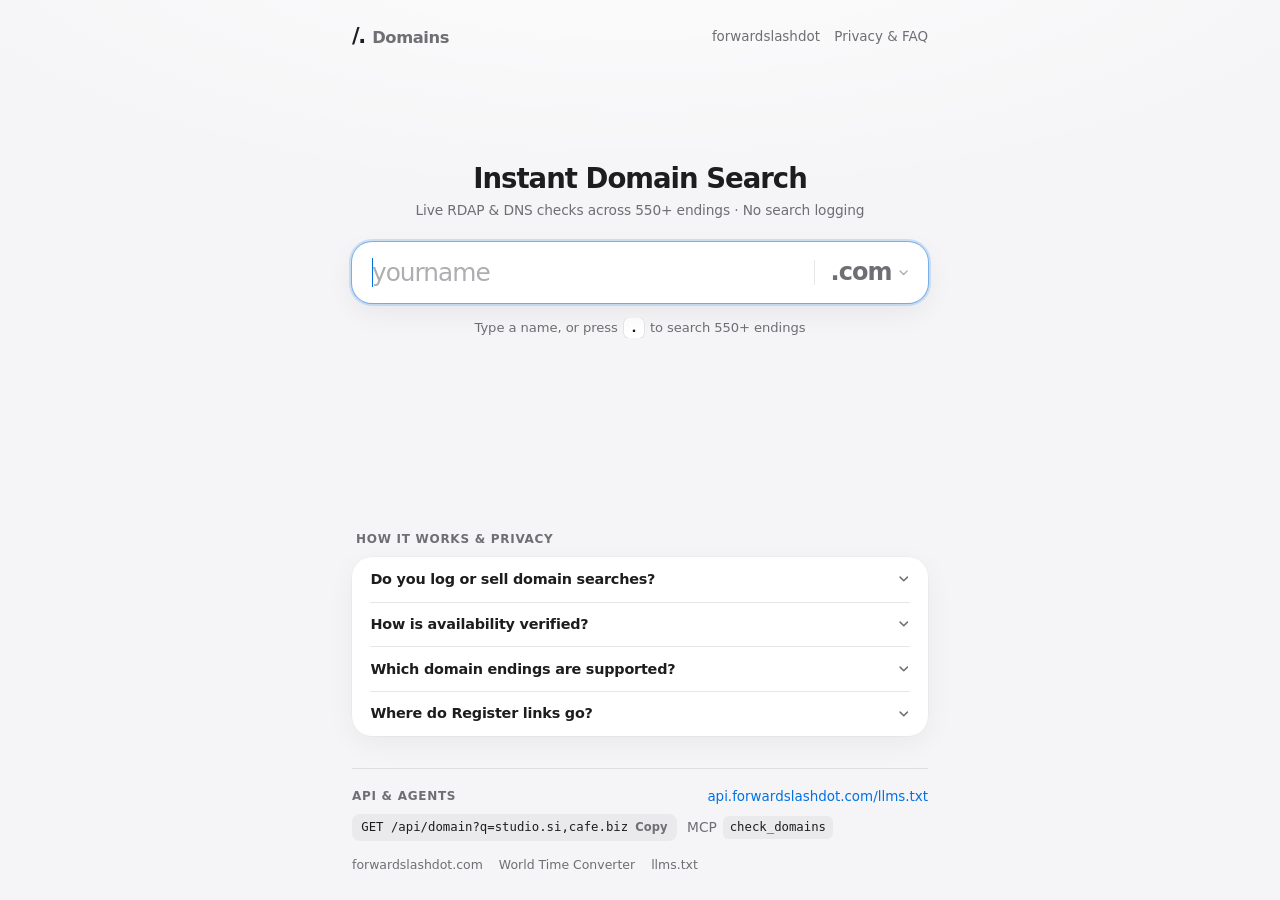
==== commit d2872f74: "Improve Instant Domain Search performance, UI, SEO, and trust Co-authored-by: Cursor <cursoragent@cu" ====
--- a/instantdomainsearch/index.html
+++ b/instantdomainsearch/index.html
@@ -9,12 +9,24 @@
   <link rel="canonical" href="https://www.forwardslashdot.com/instantdomainsearch/" />
   <link rel="alternate" type="text/plain" href="/llms.txt" title="LLM reference" />
   <link rel="describedby" href="https://api.forwardslashdot.com/llms.txt" />
+  <meta property="og:type" content="website" />
+  <meta property="og:site_name" content="forwardslashdot" />
   <meta property="og:title" content="Instant Domain Search — forwardslashdot" />
-  <meta property="og:description" content="Type a name and any ending. Green when it’s free, muted when it’s taken." />
+  <meta property="og:description" content="Live RDAP & DNS availability across 550+ endings. Green when it’s free, muted when it’s taken. No search logging." />
   <meta property="og:url" content="https://www.forwardslashdot.com/instantdomainsearch/" />
+  <meta property="og:image" content="https://www.forwardslashdot.com/domain.png" />
+  <meta property="og:image:width" content="1200" />
+  <meta property="og:image:height" content="630" />
+  <meta property="og:image:alt" content="Instant Domain Search by forwardslashdot — live availability across 550+ endings" />
+  <meta name="twitter:card" content="summary_large_image" />
+  <meta name="twitter:title" content="Instant Domain Search — forwardslashdot" />
+  <meta name="twitter:description" content="Live RDAP & DNS availability across 550+ endings. No search logging." />
+  <meta name="twitter:image" content="https://www.forwardslashdot.com/domain.png" />
   <meta name="theme-color" content="#f5f5f7" media="(prefers-color-scheme: light)" />
   <meta name="theme-color" content="#000000" media="(prefers-color-scheme: dark)" />
-  <link rel="icon" href="data:image/svg+xml,%3Csvg xmlns='http://www.w3.org/2000/svg' viewBox='0 0 64 64'%3E%3Crect width='64' height='64' rx='14' fill='%231d1d1f'/%3E%3Ctext x='32' y='42' text-anchor='middle' font-family='Helvetica,Arial,sans-serif' font-size='26' font-weight='600' fill='white'%3E/.%3C/text%3E%3C/svg%3E" />
+  <link rel="icon" type="image/svg+xml" href="data:image/svg+xml,%3Csvg xmlns='http://www.w3.org/2000/svg' viewBox='0 0 64 64'%3E%3Crect width='64' height='64' rx='14' fill='%231d1d1f'/%3E%3Ctext x='32' y='42' text-anchor='middle' font-family='Helvetica,Arial,sans-serif' font-size='26' font-weight='600' fill='white'%3E/.%3C/text%3E%3C/svg%3E" />
+  <link rel="icon" type="image/png" sizes="180x180" href="/apple-touch-icon.png" />
+  <link rel="apple-touch-icon" sizes="180x180" href="/apple-touch-icon.png" />
   <script type="application/ld+json">
   {
     "@context": "https://schema.org",
@@ -23,9 +35,49 @@
     "url": "https://www.forwardslashdot.com/instantdomainsearch/",
     "applicationCategory": "UtilitiesApplication",
     "operatingSystem": "Any",
-    "description": "Type a name and any ending — .com, .si, .biz, .ai, .io, .co.uk. Green when it’s free.",
+    "description": "Type a name and any ending — .com, .si, .biz, .ai, .io, .co.uk. Live RDAP & DNS checks with no search logging.",
     "offers": { "@type": "Offer", "price": "0", "priceCurrency": "USD" },
     "publisher": { "@type": "Organization", "name": "forwardslashdot", "url": "https://www.forwardslashdot.com/" }
+  }
+  </script>
+  <script type="application/ld+json">
+  {
+    "@context": "https://schema.org",
+    "@type": "FAQPage",
+    "mainEntity": [
+      {
+        "@type": "Question",
+        "name": "Do you log or sell domain searches?",
+        "acceptedAnswer": {
+          "@type": "Answer",
+          "text": "No. Domain names you type are never logged, stored, or shared with registrars or brokers. Only coarse country-level ending counts are tallied with the domain name discarded."
+        }
+      },
+      {
+        "@type": "Question",
+        "name": "How is domain availability checked?",
+        "acceptedAnswer": {
+          "@type": "Answer",
+          "text": "Checks run live via edge DNS (NS/SOA) and authoritative registry RDAP lookups, so reserved, redemption, or serverHold domains are not falsely shown as available."
+        }
+      },
+      {
+        "@type": "Question",
+        "name": "Which domain endings are supported?",
+        "acceptedAnswer": {
+          "@type": "Answer",
+          "text": "Over 550 public endings including .com, .ai, .io, .dev, .app, .net, .org, .ca, .co.uk, .de, .com.au, and .si. Press . in the search box to filter all endings."
+        }
+      },
+      {
+        "@type": "Question",
+        "name": "Can developers or AI agents query availability via API or MCP?",
+        "acceptedAnswer": {
+          "@type": "Answer",
+          "text": "Yes. A free REST endpoint (GET /api/domain) and Streamable HTTP MCP tool (check_domains) are documented at api.forwardslashdot.com/llms.txt."
+        }
+      }
+    ]
   }
   </script>
   <style>
@@ -151,6 +203,7 @@
 
     .top,
     .search,
+    .faq,
     .dev {
       width: min(36rem, 100%);
     }
@@ -160,6 +213,24 @@
       align-items: center;
       justify-content: space-between;
       min-height: 2.25rem;
+    }
+
+    .top-nav {
+      display: inline-flex;
+      align-items: center;
+      gap: 0.9rem;
+      font-size: 0.84rem;
+      font-weight: 500;
+    }
+
+    .top-nav a {
+      color: var(--label2);
+      transition: color 0.16s ease;
+    }
+
+    .top-nav a:hover {
+      color: var(--label);
+      text-decoration: none;
     }
 
     .brand {
@@ -197,14 +268,48 @@
       color: var(--label2);
     }
 
+    /* ---------- Hero Heading (smoothly collapses once results appear) ---------- */
+    .hero-head {
+      text-align: center;
+      margin-bottom: 1.35rem;
+      max-height: 5.5rem;
+      opacity: 1;
+      overflow: hidden;
+      transition: opacity 0.22s ease, max-height 0.34s var(--spring), margin-bottom 0.34s var(--spring);
+    }
+
+    .hero-head h1 {
+      font-size: clamp(1.38rem, 3.8vw, 1.72rem);
+      font-weight: 650;
+      letter-spacing: -0.036em;
+      line-height: 1.18;
+      color: var(--label);
+    }
+
+    .hero-sub {
+      margin-top: 0.38rem;
+      font-size: 0.86rem;
+      font-weight: 450;
+      letter-spacing: -0.01em;
+      color: var(--label2);
+      line-height: 1.4;
+    }
+
+    .search.has-answers .hero-head {
+      opacity: 0;
+      max-height: 0;
+      margin-bottom: 0;
+      pointer-events: none;
+    }
+
     /* ---------- Search Bar (Spotlight-inspired) ---------- */
     .search {
-      margin-top: min(17vh, 8.25rem);
+      margin-top: min(14vh, 6.75rem);
       transition: margin-top 0.42s var(--spring);
     }
 
     .search.has-answers {
-      margin-top: 2rem;
+      margin-top: 1.75rem;
     }
 
     .compose {
@@ -606,11 +711,103 @@
     }
 
     .answers-more .answer.is-taken {
-      opacity: 0.52;
-    }
-
-    .answers-more .answer.is-taken:hover {
+      opacity: 1;
+    }
+
+    .answers-more .answer.is-taken .name-stem,
+    .answers-more .answer.is-taken .name-tld {
+      color: var(--label2);
+    }
+
+    .answers-more .answer.is-taken .name-tld {
+      font-weight: 560;
+    }
+
+    .answers-more .answer.is-taken:hover .name-tld {
+      color: var(--label);
+    }
+
+    .answer-meta {
+      display: none;
+      align-items: center;
+      flex-wrap: wrap;
+      gap: 0.2rem 0.55rem;
+      margin-top: 0.28rem;
+      font-size: 0.74rem;
+      font-weight: 480;
+      letter-spacing: -0.005em;
+      color: var(--label2);
+    }
+
+    .answer.is-primary .answer-meta.is-shown {
+      display: inline-flex;
+    }
+
+    .answer-meta a {
+      color: var(--blue);
+      font-weight: 520;
+    }
+
+    .row-action {
+      display: inline-flex;
+      align-items: center;
+      justify-content: center;
+      gap: 0.25rem;
+      min-height: 1.9rem;
+      padding: 0 0.56rem;
+      border: 0;
+      border-radius: 980px;
+      background: transparent;
+      color: var(--label2);
+      font-size: 0.78rem;
+      font-weight: 520;
+      letter-spacing: -0.01em;
+      text-decoration: none;
+      transition: background 0.14s ease, color 0.14s ease, transform 0.16s var(--spring);
+    }
+
+    .row-action:hover {
+      background: var(--fill);
+      color: var(--label);
+      text-decoration: none;
+    }
+
+    .row-action:active {
+      transform: scale(0.95);
+    }
+
+    .row-action:focus-visible {
+      outline: none;
+      box-shadow: 0 0 0 3px var(--focus-ring);
+    }
+
+    .row-action.copy-btn {
+      width: 1.9rem;
+      padding: 0;
+    }
+
+    .row-action.copy-btn svg {
+      width: 0.88rem;
+      height: 0.88rem;
+    }
+
+    .row-action.copy-btn.is-copied {
+      color: var(--green);
+      background: var(--green-soft);
+    }
+
+    .register-full {
+      display: inline;
+    }
+
+    .register-short {
+      display: none;
+    }
+
+    .ext-arrow {
+      font-size: 0.82em;
       opacity: 0.78;
+      margin-left: 0.22rem;
     }
 
     .answer-main {
@@ -865,10 +1062,105 @@
       display: block;
     }
 
+    /* ---------- Below-the-Fold Trust & FAQ ---------- */
+    .faq {
+      margin-top: auto;
+      padding-top: 5.5rem;
+    }
+
+    .search.has-answers ~ .faq {
+      padding-top: 3.25rem;
+    }
+
+    .faq-head {
+      display: flex;
+      align-items: baseline;
+      justify-content: space-between;
+      gap: 0.75rem;
+      margin-bottom: 0.7rem;
+      padding: 0 0.25rem;
+    }
+
+    .faq h2 {
+      font-size: 0.75rem;
+      font-weight: 600;
+      letter-spacing: 0.06em;
+      text-transform: uppercase;
+      color: var(--label2);
+    }
+
+    .faq-list {
+      background: var(--card);
+      border-radius: var(--r);
+      box-shadow: var(--shadow);
+      overflow: hidden;
+    }
+
+    .faq-item {
+      position: relative;
+    }
+
+    .faq-item + .faq-item::before {
+      content: "";
+      position: absolute;
+      top: 0;
+      left: 1.15rem;
+      right: 1.15rem;
+      height: 0.5px;
+      background: var(--sep);
+    }
+
+    .faq-item summary {
+      list-style: none;
+      display: flex;
+      align-items: center;
+      justify-content: space-between;
+      gap: 0.85rem;
+      padding: 0.9rem 1.15rem;
+      font-size: 0.9rem;
+      font-weight: 560;
+      letter-spacing: -0.015em;
+      color: var(--label);
+      cursor: pointer;
+      transition: background 0.14s ease;
+    }
+
+    .faq-item summary::-webkit-details-marker {
+      display: none;
+    }
+
+    .faq-item summary:hover {
+      background: var(--fill);
+    }
+
+    .faq-item summary:focus-visible {
+      outline: none;
+      box-shadow: inset 0 0 0 2px var(--focus-border);
+    }
+
+    .faq-chevron {
+      width: 0.72rem;
+      height: 0.72rem;
+      color: var(--label2);
+      flex: none;
+      transition: transform 0.22s var(--spring);
+    }
+
+    .faq-item[open] .faq-chevron {
+      transform: rotate(180deg);
+    }
+
+    .faq-item p {
+      padding: 0 1.15rem 0.95rem;
+      font-size: 0.84rem;
+      line-height: 1.55;
+      color: var(--label2);
+    }
+
     /* ---------- Footer API Section (aligned to 36rem rail, no 100vh void) ---------- */
     .dev {
-      margin-top: auto;
-      padding-top: 3.5rem;
+      margin-top: 2rem;
+      padding-top: 0;
     }
 
     .dev-inner {
@@ -904,7 +1196,7 @@
       display: flex;
       align-items: center;
       flex-wrap: wrap;
-      gap: 0.45rem 0.55rem;
+      gap: 0.45rem 0.65rem;
       font-size: 0.86rem;
       color: var(--label2);
       line-height: 1.5;
@@ -969,6 +1261,24 @@
       white-space: nowrap;
     }
 
+    .dev-links {
+      display: flex;
+      align-items: center;
+      flex-wrap: wrap;
+      gap: 0.35rem 1rem;
+      padding-top: 0.35rem;
+      font-size: 0.78rem;
+      color: var(--label2);
+    }
+
+    .dev-links a {
+      color: var(--label2);
+    }
+
+    .dev-links a:hover {
+      color: var(--label);
+    }
+
     /* ---------- Keyframes ---------- */
     @keyframes rise {
       from {
@@ -998,7 +1308,7 @@
       }
 
       .search {
-        margin-top: min(14vh, 5.5rem);
+        margin-top: min(11vh, 4.25rem);
       }
 
       .search.has-answers {
@@ -1030,12 +1340,20 @@
 
       .register {
         min-height: 2.25rem;
-        padding: 0 1rem;
+        padding: 0 0.88rem;
       }
 
       .answer.is-primary .register {
         min-height: 2.4rem;
-        padding: 0 1.1rem;
+        padding: 0 0.98rem;
+      }
+
+      .register-full {
+        display: none;
+      }
+
+      .register-short {
+        display: inline;
       }
 
       .recovery {
@@ -1056,20 +1374,25 @@
       }
     }
   </style>
-  <script defer src="https://analytics.forwardslashdot.com/script.js" data-website-id="42c75d6b-4881-4599-9262-b0810c5c5f44"></script>
 </head>
 <body>
   <main class="stage">
     <header class="top">
-      <a class="brand" href="https://www.forwardslashdot.com/">
+      <a class="brand" href="https://www.forwardslashdot.com/" aria-label="forwardslashdot home" title="Back to forwardslashdot.com">
         <span class="mark" aria-hidden="true">/.</span>
         <span class="brand-name">Domains</span>
       </a>
+      <nav class="top-nav" aria-label="Site navigation">
+        <a href="https://www.forwardslashdot.com/">forwardslashdot</a>
+        <a href="#about">Privacy &amp; FAQ</a>
+      </nav>
     </header>
 
-    <h1 class="sr-only">Instant Domain Search</h1>
-
     <div class="search" id="search" role="search">
+      <div class="hero-head">
+        <h1>Instant Domain Search</h1>
+        <p class="hero-sub">Live RDAP &amp; DNS checks across 550+ endings · No search logging</p>
+      </div>
       <!--
         No <input>: Chrome contact autofill keyed off label "Name" + input.
         Closed-shadow contenteditable only (no sink input — sinks steal focus).
@@ -1081,6 +1404,7 @@
           tabindex="0"
           role="textbox"
           aria-label="Domain name"
+          aria-describedby="hint"
           aria-multiline="false"
         ></span>
 
@@ -1120,14 +1444,14 @@
                 <circle cx="7" cy="7" r="4.6"/>
                 <path d="m10.5 10.5 3 3"/>
               </svg>
-              <input class="tld-search" id="tld-search" type="text" placeholder="Search 500+ endings" autocomplete="off" autocapitalize="none" autocorrect="off" spellcheck="false" aria-label="Search endings" />
+              <input class="tld-search" id="tld-search" type="text" placeholder="Search 550+ endings" autocomplete="off" autocapitalize="none" autocorrect="off" spellcheck="false" aria-label="Search endings" />
             </div>
             <div class="tld-options" id="tld-options" role="listbox" aria-label="Domain endings"></div>
           </div>
         </div>
       </div>
 
-      <p class="hint" id="hint">Type a name, or press <kbd>.</kbd> to search 500+ endings</p>
+      <p class="hint" id="hint">Type a name, or press <kbd>.</kbd> to search 550+ endings</p>
 
       <div class="results" id="results" hidden aria-live="polite">
         <ul class="answers-primary" id="answers-primary"></ul>
@@ -1139,6 +1463,42 @@
         <p class="disclosure" id="disclosure"></p>
       </div>
     </div>
+
+    <section class="faq" id="about" aria-labelledby="faq-heading">
+      <div class="faq-head">
+        <h2 id="faq-heading">How It Works &amp; Privacy</h2>
+      </div>
+      <div class="faq-list">
+        <details class="faq-item">
+          <summary>
+            <span>Do you log or sell domain searches?</span>
+            <svg class="faq-chevron" viewBox="0 0 12 12" aria-hidden="true"><path d="M2.2 4.3 6 8l3.8-3.7" fill="none" stroke="currentColor" stroke-width="1.5" stroke-linecap="round" stroke-linejoin="round"/></svg>
+          </summary>
+          <p>No. The domain names you type are never logged, stored, or shared with registrars or brokers. Only coarse country-level ending counts (such as <code>.ca</code> or <code>.com</code>) are tallied, with the domain name itself discarded.</p>
+        </details>
+        <details class="faq-item">
+          <summary>
+            <span>How is availability verified?</span>
+            <svg class="faq-chevron" viewBox="0 0 12 12" aria-hidden="true"><path d="M2.2 4.3 6 8l3.8-3.7" fill="none" stroke="currentColor" stroke-width="1.5" stroke-linecap="round" stroke-linejoin="round"/></svg>
+          </summary>
+          <p>Delegated names resolve immediately via DNS (NS/SOA) at the edge. Any name without DNS records is verified live against the authoritative registry RDAP server so reserved, redemption, and <code>serverHold</code> domains aren&rsquo;t falsely shown as available.</p>
+        </details>
+        <details class="faq-item">
+          <summary>
+            <span>Which domain endings are supported?</span>
+            <svg class="faq-chevron" viewBox="0 0 12 12" aria-hidden="true"><path d="M2.2 4.3 6 8l3.8-3.7" fill="none" stroke="currentColor" stroke-width="1.5" stroke-linecap="round" stroke-linejoin="round"/></svg>
+          </summary>
+          <p>Over 550 public endings including <code>.com</code>, <code>.ai</code>, <code>.io</code>, <code>.dev</code>, <code>.app</code>, <code>.ca</code>, <code>.co.uk</code>, <code>.de</code>, <code>.com.au</code>, and <code>.si</code>. Press <kbd>.</kbd> in the search bar or click the ending pill to filter all supported endings.</p>
+        </details>
+        <details class="faq-item">
+          <summary>
+            <span>Where do Register links go?</span>
+            <svg class="faq-chevron" viewBox="0 0 12 12" aria-hidden="true"><path d="M2.2 4.3 6 8l3.8-3.7" fill="none" stroke="currentColor" stroke-width="1.5" stroke-linecap="round" stroke-linejoin="round"/></svg>
+          </summary>
+          <p>Register links open Namecheap directly with your exact domain pre-filled in a new tab. You can also copy any available domain with one click to register it at Cloudflare Registrar, Porkbun, or any registrar you prefer.</p>
+        </details>
+      </div>
+    </section>
 
     <footer class="dev" aria-labelledby="dev-heading">
       <div class="dev-inner">
@@ -1151,7 +1511,12 @@
             <span>GET /api/domain?q=studio.si,cafe.biz</span>
             <span class="code-copy-badge" id="api-copy-badge">Copy</span>
           </button>
-          <span class="dev-mcp"><span>&middot; MCP</span><code class="inline-code">check_domains</code></span>
+          <span class="dev-mcp"><span>MCP</span><code class="inline-code">check_domains</code></span>
+        </div>
+        <div class="dev-links">
+          <a href="https://www.forwardslashdot.com/">forwardslashdot.com</a>
+          <a href="https://www.forwardslashdot.com/worldtimeconverter">World Time Converter</a>
+          <a href="https://www.forwardslashdot.com/llms.txt">llms.txt</a>
         </div>
       </div>
     </footer>
@@ -1160,10 +1525,11 @@
   <script>
     (function () {
       var API = "/api/domain";
-      var TLDS = [".ca", ".com", ".net", ".org", ".io", ".ai"];
-      // The edge answers on the same connection. Wait only while a 1-2 character label is still being typed.
-      var DEBOUNCE_SHORT_MS = 0;
-      var DEBOUNCE_LONG_MS = 40;
+      var TLDS = [".com", ".net", ".org", ".io", ".co", ".ai"];
+      var ENDINGS_LIVE = false;
+      // Short debounce avoids blasting the edge on every keystroke while still feeling instant.
+      var DEBOUNCE_SHORT_MS = 70;
+      var DEBOUNCE_LONG_MS = 120;
       var CACHE_TTL_MS = 10 * 60 * 1000;
       var CACHE_MAX = 200;
 
@@ -1219,7 +1585,7 @@
       field.setAttribute("autocorrect", "off");
       field.setAttribute("autocapitalize", "none");
       field.setAttribute("inputmode", "text");
-      field.setAttribute("enterkeyhint", "done");
+      field.setAttribute("enterkeyhint", "search");
       field.setAttribute("role", "textbox");
       field.setAttribute("aria-multiline", "false");
       field.setAttribute("data-1p-ignore", "true");
@@ -1285,9 +1651,11 @@
       var warmTimer = null;
       var urlTimer = null;
       var abortController = null;
+      var warmAbortController = null;
+      var tldsLoaded = false;
       var requestSeq = 0;
       var lastTypedAt = 0;
-      var cache = new Map(); // domain -> { status, at, domain, affiliate_url, disclosure }
+      var cache = new Map(); // domain -> { status, at, domain, affiliate_url, disclosure, source, rdap_url, cached, timing_ms }
       var primaryNote = "";
 
       function sanitizeLabel(raw) {
@@ -1381,6 +1749,56 @@
         }, 260);
       }
 
+      var COPY_ICON_SVG = '<svg viewBox="0 0 16 16" fill="none" stroke="currentColor" stroke-width="1.5" stroke-linecap="round" stroke-linejoin="round" aria-hidden="true"><rect x="5.5" y="5.5" width="8" height="8" rx="1.6"/><path d="M3.5 10.5H3a1.5 1.5 0 0 1-1.5-1.5V3A1.5 1.5 0 0 1 3 1.5h6A1.5 1.5 0 0 1 10.5 3v.5"/></svg>';
+      var CHECK_ICON_SVG = '<svg viewBox="0 0 16 16" fill="none" stroke="currentColor" stroke-width="1.8" stroke-linecap="round" stroke-linejoin="round" aria-hidden="true"><path d="M3.2 8.4 6.5 11.7 12.8 4.8"/></svg>';
+
+      function copyDomainText(text, btn) {
+        if (navigator.clipboard && navigator.clipboard.writeText) {
+          navigator.clipboard.writeText(text).catch(function () {});
+        }
+        btn.classList.add("is-copied");
+        btn.innerHTML = CHECK_ICON_SVG;
+        btn.setAttribute("aria-label", "Copied " + text);
+        clearTimeout(btn._copyTimer);
+        btn._copyTimer = setTimeout(function () {
+          btn.classList.remove("is-copied");
+          btn.innerHTML = COPY_ICON_SVG;
+          btn.setAttribute("aria-label", "Copy " + text);
+        }, 1400);
+      }
+
+      function renderProvenance(metaEl, isPrimary, state, hit) {
+        metaEl.textContent = "";
+        if (!isPrimary || !hit || (state !== "available" && state !== "registered")) {
+          metaEl.classList.remove("is-shown");
+          return;
+        }
+        var parts = [];
+        if (hit.source === "rdap") parts.push("Live RDAP");
+        else if (hit.source === "dns") parts.push("Live DNS");
+        if (hit.cached) parts.push("edge cache");
+        else if (typeof hit.timing_ms === "number" && hit.timing_ms > 0) parts.push(hit.timing_ms + " ms");
+
+        if (!parts.length) {
+          metaEl.classList.remove("is-shown");
+          return;
+        }
+        var textSpan = document.createElement("span");
+        textSpan.textContent = parts.join(" · ");
+        metaEl.appendChild(textSpan);
+
+        if (hit.rdap_url && /^https?:\/\//i.test(hit.rdap_url)) {
+          var rdapLink = document.createElement("a");
+          rdapLink.href = hit.rdap_url;
+          rdapLink.target = "_blank";
+          rdapLink.rel = "noopener noreferrer";
+          rdapLink.textContent = "Registry ↗";
+          rdapLink.setAttribute("aria-label", "View authoritative RDAP record for " + hit.domain);
+          metaEl.appendChild(rdapLink);
+        }
+        metaEl.classList.add("is-shown");
+      }
+
       function buildRow(domain, label, tld, isPrimary, state, note, hit, seen) {
         var li = seen[domain] || document.createElement("li");
         li.dataset.domain = domain;
@@ -1416,12 +1834,16 @@
           subStatus.appendChild(subDot);
           subStatus.appendChild(subText);
 
+          var metaEl = document.createElement("span");
+          metaEl.className = "answer-meta";
+
           main.appendChild(nameBtn);
           main.appendChild(subStatus);
+          main.appendChild(metaEl);
           li.appendChild(main);
 
           li.addEventListener("click", function (e) {
-            if (e.target.closest && e.target.closest(".register")) return;
+            if (e.target.closest && e.target.closest(".register, .row-action, .answer-meta a")) return;
             var rowTld = li.dataset.tld;
             if (!rowTld || rowTld === selectedTld) return;
             selectTld(rowTld);
@@ -1446,6 +1868,7 @@
         else statusLabel = "Checking";
 
         main.querySelector(".answer-substatus .status-text").textContent = statusLabel;
+        renderProvenance(main.querySelector(".answer-meta"), isPrimary, state, hit);
 
         var tail = li.querySelector(".answer-tail");
         if (!tail) {
@@ -1467,6 +1890,46 @@
 
         tail.querySelector(".answer-status .status-text").textContent = statusLabel;
 
+        // Copy domain button for resolved rows
+        var copyBtn = tail.querySelector(".copy-btn");
+        if (state === "available" || state === "registered") {
+          if (!copyBtn) {
+            copyBtn = document.createElement("button");
+            copyBtn.type = "button";
+            copyBtn.className = "row-action copy-btn";
+            copyBtn.innerHTML = COPY_ICON_SVG;
+            copyBtn.addEventListener("click", function (e) {
+              e.stopPropagation();
+              copyDomainText(li.dataset.domain, copyBtn);
+            });
+            tail.appendChild(copyBtn);
+          }
+          if (!copyBtn.classList.contains("is-copied")) {
+            copyBtn.setAttribute("aria-label", "Copy " + domain);
+            copyBtn.title = "Copy " + domain;
+          }
+        } else if (copyBtn) {
+          copyBtn.remove();
+        }
+
+        // Taken row action: Visit link
+        var visitLink = tail.querySelector(".visit-link");
+        if (state === "registered") {
+          if (!visitLink) {
+            visitLink = document.createElement("a");
+            visitLink.className = "row-action visit-link";
+            visitLink.target = "_blank";
+            visitLink.rel = "noopener noreferrer";
+            visitLink.innerHTML = 'Visit<span class="ext-arrow" aria-hidden="true">↗</span>';
+            tail.appendChild(visitLink);
+          }
+          visitLink.href = "https://" + domain;
+          visitLink.setAttribute("aria-label", "Visit " + domain + " in a new tab");
+        } else if (visitLink) {
+          visitLink.remove();
+        }
+
+        // Available row CTA: explicit destination + external arrow
         var link = tail.querySelector(".register");
         if (state === "available") {
           if (!link) {
@@ -1474,11 +1937,16 @@
             link.className = "register";
             link.rel = "sponsored noopener noreferrer";
             link.target = "_blank";
-            link.textContent = "Register";
             tail.appendChild(link);
           }
+          if (isPrimary) {
+            link.innerHTML = '<span class="register-full">Register on Namecheap</span><span class="register-short">Namecheap</span><span class="ext-arrow" aria-hidden="true">↗</span>';
+          } else {
+            link.innerHTML = 'Namecheap<span class="ext-arrow" aria-hidden="true">↗</span>';
+          }
           link.href = registerHref(domain, hit);
-          link.setAttribute("aria-label", "Register " + domain);
+          link.title = "Register " + domain + " on Namecheap (opens in a new tab)";
+          link.setAttribute("aria-label", "Register " + domain + " on Namecheap");
         } else if (link) {
           link.remove();
         }
@@ -1562,6 +2030,9 @@
 
         if (disclosure) {
           disclosureEl.textContent = disclosure;
+          disclosureEl.classList.add("is-on");
+        } else if (availableCount > 0) {
+          disclosureEl.textContent = "Namecheap links open directly in a new tab. Searches are never logged.";
           disclosureEl.classList.add("is-on");
         } else {
           disclosureEl.classList.remove("is-on");
@@ -1630,6 +2101,7 @@
         var ending = readEnding() || selectedTld;
         if (!split.label) {
           if (abortController) abortController.abort();
+          if (warmAbortController) warmAbortController.abort();
           clearTimeout(timer);
           clearTimeout(warmTimer);
           renderAnswers();
@@ -1638,6 +2110,7 @@
 
         if (!endingReady(ending)) {
           if (abortController) abortController.abort();
+          if (warmAbortController) warmAbortController.abort();
           clearTimeout(timer);
           clearTimeout(warmTimer);
           renderAnswers();
@@ -1666,33 +2139,41 @@
 
       function warmOtherTlds(label) {
         clearTimeout(warmTimer);
+        if (warmAbortController) warmAbortController.abort();
         if (label.length < 3) return;
         warmTimer = setTimeout(function () {
           if (normalizeLabel(nameInput.value) !== label) return;
+          warmAbortController = new AbortController();
+          var signal = warmAbortController.signal;
           TLDS.forEach(function (tld) {
             if (tld === selectedTld) return;
             var other = label + tld;
             if (cacheGet(other)) return;
             fetch(
               API + "?q=" + encodeURIComponent(other) + "&area=instant_domain_search&warm=1",
-              { credentials: "omit", cache: "default" }
+              { signal: signal, credentials: "omit", cache: "default" }
             ).then(function (res) {
               if (!res.ok) return null;
               return res.json();
             }).then(function (data) {
+              if (signal.aborted) return;
               var row = data && data.results && data.results[0];
               if (!row) return;
               if (row.status === "available" || row.status === "registered" || row.status === "invalid") {
                 cacheSet(other, row.status, row.domain, {
                   affiliate_url: row.affiliate_url || "",
                   disclosure: row.disclosure || "",
+                  source: row.source || "",
+                  rdap_url: row.rdap_url || "",
+                  cached: !!row.cached,
+                  timing_ms: typeof data.timing_ms === "number" ? data.timing_ms : null,
                   status: row.status
                 });
                 if (normalizeLabel(nameInput.value) === label) renderAnswers();
               }
             }).catch(function () {});
           });
-        }, 160);
+        }, 180);
       }
 
       function runCheck(domain) {
@@ -1736,6 +2217,10 @@
               cacheSet(domain, status, row.domain, {
                 affiliate_url: row.affiliate_url || "",
                 disclosure: row.disclosure || "",
+                source: row.source || "",
+                rdap_url: row.rdap_url || "",
+                cached: !!row.cached,
+                timing_ms: typeof data.timing_ms === "number" ? data.timing_ms : null,
                 status: status
               });
             }
@@ -1848,6 +2333,7 @@
         tldSearch.value = "";
         renderMenu();
         tldSearch.focus();
+        loadSoldEndings();
       }
 
       function closeMenu() {
@@ -1942,17 +2428,56 @@
         if (!menuOpen || tldPop.contains(e.target)) return;
         closeMenu();
       });
+      document.addEventListener("keydown", function (e) {
+        if (e.key === "Escape" && menuOpen) {
+          e.preventDefault();
+          closeMenu();
+          nameInput.focus();
+        }
+      });
       tldPop.addEventListener("focusout", function (e) {
         if (pointerInMenu || justPicked) return;
         if (e.relatedTarget && tldPop.contains(e.relatedTarget)) return;
         closeMenu();
       });
 
+      function resultRowButtons() {
+        return Array.prototype.slice.call(resultsEl.querySelectorAll(".answer .answer-name"));
+      }
+
+      resultsEl.addEventListener("keydown", function (e) {
+        if (e.key !== "ArrowDown" && e.key !== "ArrowUp" && e.key !== "Escape") return;
+        var buttons = resultRowButtons();
+        var current = buttons.indexOf(document.activeElement);
+        if (e.key === "Escape") {
+          e.preventDefault();
+          nameInput.focus();
+          return;
+        }
+        if (current === -1) return;
+        e.preventDefault();
+        if (e.key === "ArrowDown") {
+          var next = buttons[current + 1];
+          if (next) next.focus();
+        } else if (e.key === "ArrowUp") {
+          if (current === 0) nameInput.focus();
+          else buttons[current - 1].focus();
+        }
+      });
+
       field.addEventListener("input", scheduleCheck);
       field.addEventListener("keydown", function (e) {
         if (e.key === ".") {
           e.preventDefault();
           openMenu();
+          return;
+        }
+        if (e.key === "ArrowDown" && !resultsEl.hidden) {
+          var buttons = resultRowButtons();
+          if (buttons.length) {
+            e.preventDefault();
+            buttons[0].focus();
+          }
           return;
         }
         if (e.key === "Escape" && readField()) {
@@ -2004,6 +2529,15 @@
         try {
           region = new URLSearchParams(window.location.search).get("region") || "";
         } catch (err) {}
+        if (ENDINGS_LIVE && !region) return;
+        var storageKey = "fwd-endings:" + (region ? region.toUpperCase() : "auto");
+        try {
+          var saved = JSON.parse(sessionStorage.getItem(storageKey) || "null");
+          if (saved && Array.isArray(saved.endings) && Date.now() - saved.at < 300000) {
+            if (!endingChosen && saved.endings.join() !== TLDS.join()) paintTlds(saved.endings);
+            return;
+          }
+        } catch (_) {}
         var url = "/api/endings";
         if (/^[A-Za-z]{2}$/.test(region)) {
           url += "?country=" + encodeURIComponent(region.toUpperCase() === "UK" ? "GB" : region.toUpperCase());
@@ -2013,17 +2547,23 @@
             return res.ok ? res.json() : null;
           })
           .then(function (data) {
-            if (endingChosen || !data || !data.endings) return;
+            if (!data || !data.endings) return;
             var next = data.endings.filter(function (item) {
               return /^\.[a-z0-9-]{2,24}(?:\.[a-z0-9-]{2,24})?$/.test(item);
             }).slice(0, 6);
-            if (next.length < 4 || next.join() === TLDS.join()) return;
+            if (next.length < 4) return;
+            try {
+              sessionStorage.setItem(storageKey, JSON.stringify({ endings: next, at: Date.now() }));
+            } catch (_) {}
+            if (endingChosen || next.join() === TLDS.join()) return;
             paintTlds(next);
           })
           .catch(function () {});
       }
 
       function loadSoldEndings() {
+        if (tldsLoaded) return;
+        tldsLoaded = true;
         fetch("/api/tlds", { credentials: "omit", cache: "default" })
           .then(function (res) { return res.ok ? res.json() : null; })
           .then(function (data) {
@@ -2037,10 +2577,11 @@
             tldSearch.placeholder = "Search " + rounded + "+ endings";
             if (menuOpen) renderMenu();
           })
-          .catch(function () {});
-      }
-
-      loadSoldEndings();
+          .catch(function () {
+            tldsLoaded = false;
+          });
+      }
+
       loadRegionalEndings();
       nameInput.focus();
       noteVisit("instant_domain_search");
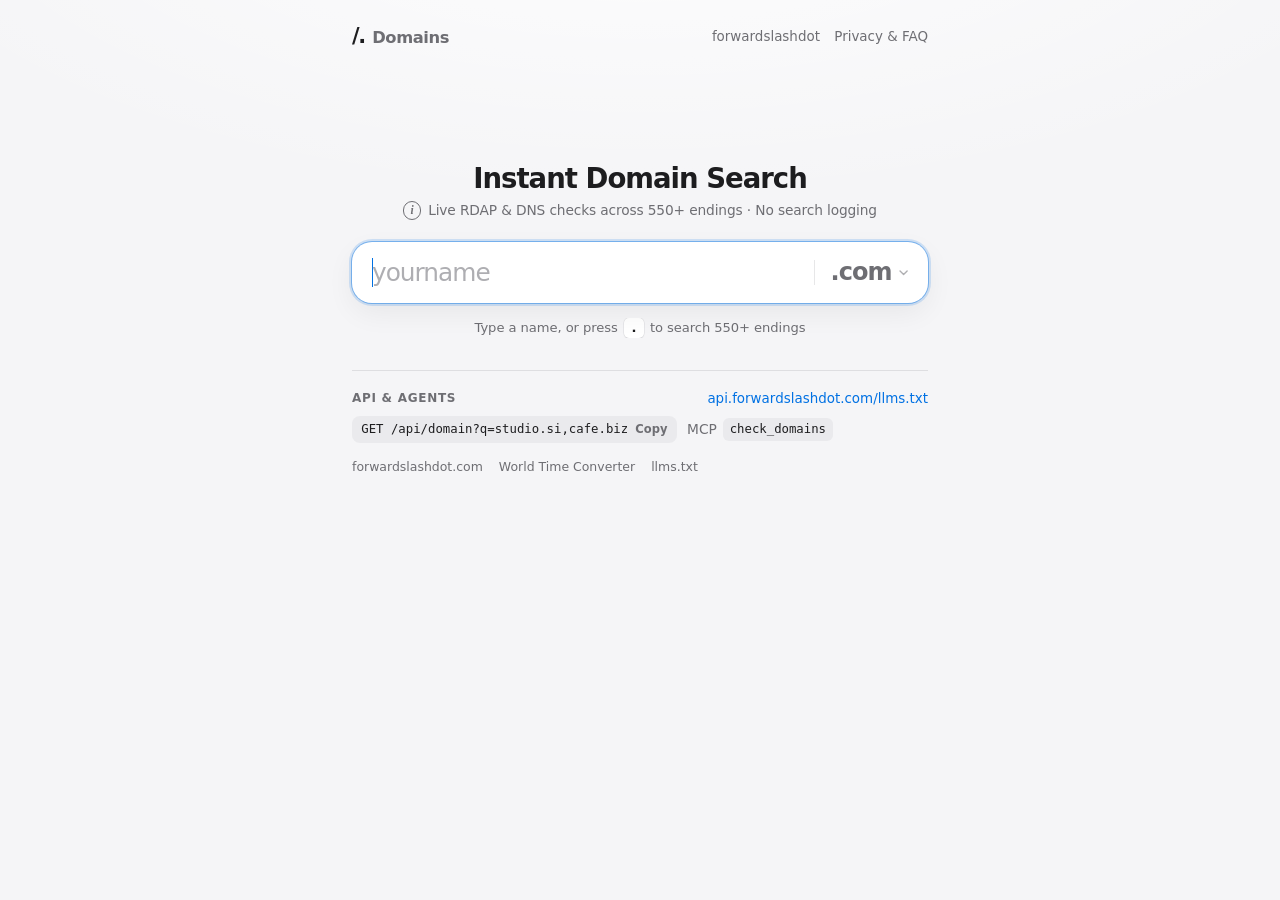
==== commit ea94baed: "Hide RDAP timing line and tuck How It Works behind an info button" ====
--- a/instantdomainsearch/index.html
+++ b/instantdomainsearch/index.html
@@ -287,6 +287,10 @@
     }
 
     .hero-sub {
+      display: flex;
+      align-items: center;
+      justify-content: center;
+      gap: 0.42rem;
       margin-top: 0.38rem;
       font-size: 0.86rem;
       font-weight: 450;
@@ -295,11 +299,46 @@
       line-height: 1.4;
     }
 
+    .info-btn {
+      flex: none;
+      width: 1.15rem;
+      height: 1.15rem;
+      padding: 0;
+      border: 1px solid currentColor;
+      border-radius: 50%;
+      background: transparent;
+      color: var(--label2);
+      font-family: Georgia, "Iowan Old Style", Palatino, serif;
+      font-style: italic;
+      font-size: 0.72rem;
+      font-weight: 600;
+      line-height: 1;
+      cursor: pointer;
+    }
+
+    .info-btn:hover,
+    .info-btn[aria-expanded="true"] {
+      background: var(--label);
+      color: var(--bg, #fff);
+      border-color: var(--label);
+    }
+
+    .info-btn:focus-visible {
+      outline: none;
+      box-shadow: 0 0 0 3px var(--focus-border);
+    }
+
     .search.has-answers .hero-head {
-      opacity: 0;
-      max-height: 0;
-      margin-bottom: 0;
-      pointer-events: none;
+      max-height: 2.4rem;
+      margin-bottom: 0.85rem;
+    }
+
+    .search.has-answers .hero-head h1 {
+      display: none;
+    }
+
+    .search.has-answers .hero-sub {
+      margin-top: 0;
     }
 
     /* ---------- Search Bar (Spotlight-inspired) ---------- */
@@ -667,10 +706,18 @@
       background: var(--card);
       border-radius: var(--r);
       box-shadow: var(--shadow);
+    }
+
+    .answers-primary {
+      position: relative;
+      z-index: 15;
+      overflow: visible;
+    }
+
+    .answers-more {
+      position: relative;
+      z-index: 5;
       overflow: hidden;
-    }
-
-    .answers-more {
       margin-top: 0.75rem;
     }
 
@@ -728,7 +775,7 @@
     }
 
     .answer-meta {
-      display: none;
+      display: none !important;
       align-items: center;
       flex-wrap: wrap;
       gap: 0.2rem 0.55rem;
@@ -796,14 +843,6 @@
       background: var(--green-soft);
     }
 
-    .register-full {
-      display: inline;
-    }
-
-    .register-short {
-      display: none;
-    }
-
     .ext-arrow {
       font-size: 0.82em;
       opacity: 0.78;
@@ -1005,6 +1044,201 @@
       color: var(--cta-ink);
     }
 
+    /* Split CTA + Frosted Registrar Popover (Hero) */
+    .register-split {
+      position: relative;
+      display: inline-flex;
+      align-items: stretch;
+      border-radius: 980px;
+      background: var(--cta-bg);
+      color: var(--cta-ink);
+      box-shadow: 0 1px 2px rgba(0, 0, 0, 0.08);
+    }
+
+    .register-split .register-main {
+      display: inline-flex;
+      align-items: center;
+      justify-content: center;
+      min-height: 2.35rem;
+      padding: 0 0.85rem 0 1.1rem;
+      border-radius: 980px 0 0 980px;
+      color: var(--cta-ink);
+      font-size: 0.88rem;
+      font-weight: 590;
+      letter-spacing: -0.015em;
+      text-decoration: none;
+      white-space: nowrap;
+      transition: background 0.16s ease;
+    }
+
+    .register-split .register-main:hover {
+      background: var(--cta-bg-hover);
+      color: var(--cta-ink);
+      text-decoration: none;
+    }
+
+    .register-split .register-main:focus-visible,
+    .register-split .register-more:focus-visible {
+      outline: none;
+      box-shadow: 0 0 0 3px var(--focus-ring);
+      position: relative;
+      z-index: 2;
+    }
+
+    .register-sep {
+      width: 1px;
+      align-self: stretch;
+      margin: 0.42rem 0;
+      background: color-mix(in srgb, var(--cta-ink) 22%, transparent);
+      flex: none;
+    }
+
+    .register-more {
+      display: inline-flex;
+      align-items: center;
+      justify-content: center;
+      min-height: 2.35rem;
+      padding: 0 0.72rem 0 0.56rem;
+      border: 0;
+      border-radius: 0 980px 980px 0;
+      background: transparent;
+      color: var(--cta-ink);
+      transition: background 0.16s ease;
+    }
+
+    .register-more:hover,
+    .register-more[aria-expanded="true"] {
+      background: var(--cta-bg-hover);
+    }
+
+    .register-more svg {
+      width: 0.68rem;
+      height: 0.68rem;
+      opacity: 0.82;
+      transition: transform 0.22s var(--spring);
+    }
+
+    .register-more[aria-expanded="true"] svg {
+      transform: rotate(180deg);
+    }
+
+    .reg-menu {
+      position: absolute;
+      top: calc(100% + 0.45rem);
+      right: 0;
+      z-index: 25;
+      width: min(15.2rem, calc(100vw - 2rem));
+      padding: 0.35rem;
+      border-radius: 16px;
+      background: var(--glass);
+      backdrop-filter: saturate(180%) blur(28px);
+      -webkit-backdrop-filter: saturate(180%) blur(28px);
+      box-shadow: var(--shadow-pop);
+      color: var(--label);
+      transform-origin: top right;
+      opacity: 0;
+      transform: translateY(-4px) scale(0.96);
+      visibility: hidden;
+      pointer-events: none;
+      transition:
+        opacity 0.16s ease,
+        transform 0.22s var(--spring),
+        visibility 0s linear 0.16s;
+    }
+
+    .reg-menu.is-open {
+      opacity: 1;
+      transform: translateY(0) scale(1);
+      visibility: visible;
+      pointer-events: auto;
+      transition:
+        opacity 0.16s ease,
+        transform 0.22s var(--spring),
+        visibility 0s linear 0s;
+    }
+
+    .reg-menu-head {
+      font-size: 0.68rem;
+      font-weight: 600;
+      letter-spacing: 0.06em;
+      text-transform: uppercase;
+      color: var(--label2);
+      padding: 0.4rem 0.68rem 0.28rem;
+    }
+
+    .reg-option {
+      display: flex;
+      align-items: center;
+      justify-content: space-between;
+      gap: 0.65rem;
+      width: 100%;
+      border: 0;
+      background: transparent;
+      padding: 0.48rem 0.68rem;
+      border-radius: 10px;
+      color: var(--label);
+      text-align: left;
+      text-decoration: none;
+      transition: background 0.12s ease;
+    }
+
+    .reg-option:hover,
+    .reg-option:focus-visible {
+      background: var(--fill);
+      color: var(--label);
+      text-decoration: none;
+      outline: none;
+    }
+
+    .reg-option:disabled {
+      opacity: 0.48;
+      cursor: default;
+    }
+
+    .reg-option:disabled:hover {
+      background: transparent;
+    }
+
+    .reg-option-text {
+      display: flex;
+      flex-direction: column;
+      min-width: 0;
+    }
+
+    .reg-option-name {
+      font-size: 0.9rem;
+      font-weight: 560;
+      letter-spacing: -0.015em;
+      line-height: 1.25;
+      color: var(--label);
+    }
+
+    .reg-option-sub {
+      font-size: 0.72rem;
+      color: var(--label2);
+      line-height: 1.3;
+    }
+
+    .reg-option-end {
+      display: inline-flex;
+      align-items: center;
+      gap: 0.35rem;
+      flex: none;
+      font-size: 0.78rem;
+      color: var(--label2);
+    }
+
+    .reg-option-check {
+      font-size: 0.82rem;
+      font-weight: 650;
+      color: var(--blue);
+      opacity: 0;
+    }
+
+    .reg-option[data-selected="true"] .reg-option-check {
+      opacity: 1;
+    }
+
     /* ---------- All-Taken Recovery Prompt ---------- */
     .recovery {
       display: none;
@@ -1049,23 +1283,88 @@
       border-radius: 6px;
     }
 
-    .disclosure {
+    .disclosure-row {
       display: none;
+      align-items: center;
+      justify-content: space-between;
+      gap: 0.5rem 0.9rem;
       margin-top: 0.85rem;
       padding: 0 0.25rem;
+    }
+
+    .disclosure-row.is-on {
+      display: flex;
+    }
+
+    .disclosure {
       font-size: 0.74rem;
       line-height: 1.45;
       color: var(--label2);
-    }
-
-    .disclosure.is-on {
-      display: block;
+      flex: 1 1 auto;
+      min-width: 0;
+    }
+
+    .reg-switcher {
+      position: relative;
+      flex: none;
+    }
+
+    .reg-switch-btn {
+      display: inline-flex;
+      align-items: center;
+      gap: 0.28rem;
+      border: 0;
+      border-radius: 8px;
+      background: var(--fill);
+      padding: 0.22rem 0.56rem;
+      font-size: 0.74rem;
+      font-weight: 550;
+      color: var(--label);
+      white-space: nowrap;
+      transition: background 0.14s ease;
+    }
+
+    .reg-switch-btn:hover,
+    .reg-switch-btn[aria-expanded="true"] {
+      background: var(--fill2);
+    }
+
+    .reg-switch-btn:focus-visible {
+      outline: none;
+      box-shadow: 0 0 0 3px var(--focus-ring);
+    }
+
+    .reg-switch-btn svg {
+      width: 0.62rem;
+      height: 0.62rem;
+      opacity: 0.65;
+      transition: transform 0.2s var(--spring);
+    }
+
+    .reg-switch-btn[aria-expanded="true"] svg {
+      transform: rotate(180deg);
+    }
+
+    .reg-switcher .reg-menu {
+      top: auto;
+      bottom: calc(100% + 0.45rem);
+      transform-origin: bottom right;
+      transform: translateY(4px) scale(0.96);
+    }
+
+    .reg-switcher .reg-menu.is-open {
+      transform: translateY(0) scale(1);
     }
 
     /* ---------- Below-the-Fold Trust & FAQ ---------- */
     .faq {
+      display: none;
       margin-top: auto;
-      padding-top: 5.5rem;
+      padding-top: 2.25rem;
+    }
+
+    .faq.is-open {
+      display: block;
     }
 
     .search.has-answers ~ .faq {
@@ -1302,6 +1601,19 @@
     }
 
     /* ---------- Mobile iOS List-Row Pattern (<= 520px) ---------- */
+    @media (max-width: 600px) {
+      .disclosure-row {
+        flex-direction: column;
+        align-items: flex-start;
+      }
+
+      .reg-switcher .reg-menu {
+        left: 0;
+        right: auto;
+        transform-origin: bottom left;
+      }
+    }
+
     @media (max-width: 520px) {
       .stage {
         padding: 0.95rem 1rem max(1.5rem, env(safe-area-inset-bottom));
@@ -1348,12 +1660,19 @@
         padding: 0 0.98rem;
       }
 
-      .register-full {
-        display: none;
-      }
-
-      .register-short {
-        display: inline;
+      .register-split .register-main {
+        min-height: 2.35rem;
+        padding: 0 0.7rem 0 0.92rem;
+        font-size: 0.84rem;
+      }
+
+      .register-more {
+        min-height: 2.35rem;
+        padding: 0 0.62rem 0 0.48rem;
+      }
+
+      .answer-tail {
+        gap: 0.45rem;
       }
 
       .recovery {
@@ -1384,14 +1703,17 @@
       </a>
       <nav class="top-nav" aria-label="Site navigation">
         <a href="https://www.forwardslashdot.com/">forwardslashdot</a>
-        <a href="#about">Privacy &amp; FAQ</a>
+        <a href="#about" id="about-nav">Privacy &amp; FAQ</a>
       </nav>
     </header>
 
     <div class="search" id="search" role="search">
       <div class="hero-head">
         <h1>Instant Domain Search</h1>
-        <p class="hero-sub">Live RDAP &amp; DNS checks across 550+ endings · No search logging</p>
+        <p class="hero-sub">
+          <button type="button" class="info-btn" id="about-toggle" aria-expanded="false" aria-controls="about" aria-label="How it works and privacy">i</button>
+          <span>Live RDAP &amp; DNS checks across 550+ endings · No search logging</span>
+        </p>
       </div>
       <!--
         No <input>: Chrome contact autofill keyed off label "Name" + input.
@@ -1460,7 +1782,16 @@
           <span>All common endings are taken.</span>
           <button type="button" class="recovery-btn" id="recovery-btn">Try another ending &rarr;</button>
         </div>
-        <p class="disclosure" id="disclosure"></p>
+        <div class="disclosure-row" id="disclosure-row">
+          <p class="disclosure" id="disclosure"></p>
+          <div class="reg-switcher" id="reg-switcher">
+            <button type="button" class="reg-switch-btn" id="reg-switch-btn" aria-haspopup="menu" aria-expanded="false" aria-controls="reg-switch-menu">
+              <span>Registrar: <strong id="reg-switch-label">Namecheap</strong></span>
+              <svg viewBox="0 0 12 12" aria-hidden="true"><path d="M2.2 4.3 6 8l3.8-3.7" fill="none" stroke="currentColor" stroke-width="1.5" stroke-linecap="round" stroke-linejoin="round"/></svg>
+            </button>
+            <div class="reg-menu" id="reg-switch-menu" role="menu" aria-label="Preferred registrar" aria-hidden="true"></div>
+          </div>
+        </div>
       </div>
     </div>
 
@@ -1495,7 +1826,7 @@
             <span>Where do Register links go?</span>
             <svg class="faq-chevron" viewBox="0 0 12 12" aria-hidden="true"><path d="M2.2 4.3 6 8l3.8-3.7" fill="none" stroke="currentColor" stroke-width="1.5" stroke-linecap="round" stroke-linejoin="round"/></svg>
           </summary>
-          <p>Register links open Namecheap directly with your exact domain pre-filled in a new tab. You can also copy any available domain with one click to register it at Cloudflare Registrar, Porkbun, or any registrar you prefer.</p>
+          <p>Choose your preferred registrar from the dropdown on any register button — Namecheap, Cloudflare Registrar, Porkbun, or GoDaddy. Your choice is saved locally in your browser, or you can copy any available domain with one click.</p>
         </details>
       </div>
     </section>
@@ -1552,8 +1883,225 @@
       var POPULAR = ["com", "net", "org", "io", "co", "ai", "dev", "app", "me", "xyz", "info", "biz"];
       var REGIONS = ["ca", "us", "uk", "co.uk", "org.uk", "me.uk", "de", "fr", "es", "nl", "eu", "ch", "com.au", "net.au", "org.au", "mx", "com.mx", "in", "co.in", "sg", "com.sg", "id", "ph", "pe", "is"];
       var ALL = "ac,academy,accountant,accountants,actor,ad,adult,ae.org,africa,agency,ai,airforce,apartments,app,archi,army,art,asia,associates,attorney,auction,audio,auto,autos,baby,band,bar,barcelona,bargains,beauty,beer,berlin,best,bet,bid,bike,bingo,bio,biz,black,blackfriday,blog,blue,boats,bond,boo,boston,bot,boutique,br.com,broker,build,builders,business,buzz,bz,ca,cab,cafe,cam,camera,camp,capital,car,cards,care,careers,cars,casa,cash,casino,cat,catering,cc,center,ceo,cfd,ch,channel,charity,chat,cheap,christmas,church,city,claims,cleaning,click,clinic,clothing,cloud,club,cm,cn.com,co,co.bz,co.com,co.im,co.in,co.uk,coach,codes,coffee,college,com,com.au,com.co,com.de,com.es,com.im,com.mx,com.pe,com.ph,com.se,com.sg,com.vc,community,company,computer,condos,construction,consulting,contact,contractors,cooking,cool,country,coupons,courses,credit,creditcard,cricket,cruises,cv,cx,cymru,cyou,dad,dance,date,dating,day,de,de.com,deal,dealer,deals,degree,delivery,democrat,dental,dentist,desi,design,dev,diamonds,diet,digital,direct,directory,discount,diy,doctor,dog,domains,download,earth,eco,education,email,energy,engineer,engineering,enterprises,equipment,es,esq,estate,eu,eu.com,events,exchange,expert,exposed,express,fail,faith,family,fan,fans,farm,fashion,fast,feedback,film,finance,financial,fish,fishing,fit,fitness,flights,florist,flowers,fm,foo,food,football,forex,forsale,forum,foundation,fr,free,fun,fund,furniture,futbol,fyi,gallery,game,games,garden,gay,gb.net,gdn,gg,gift,gifts,gives,giving,glass,global,gmbh,gold,golf,gr.com,graphics,gratis,green,gripe,group,guide,guitars,guru,hair,hamburg,haus,health,healthcare,help,hiphop,hockey,holdings,holiday,homes,horse,hospital,host,hosting,hot,house,how,hu.net,icu,id,im,immo,immobilien,in,in.net,inc,industries,info,ing,ink,institute,insure,international,investments,io,irish,is,it.com,jetzt,jewelry,jp.net,jpn.com,juegos,kaufen,kids,kim,kitchen,kiwi,krd,kyoto,la,land,lat,latino,law,lawyer,lease,legal,lgbt,li,life,lifestyle,lighting,limited,limo,link,live,living,llc,loan,loans,locker,lol,london,love,ltd,ltda,maison,makeup,management,market,marketing,markets,mba,me,me.uk,media,melbourne,meme,memorial,men,menu,mex.com,miami,mobi,mobile,moda,moe,mom,money,monster,mortgage,motorcycles,mov,movie,music,mx,my,nagoya,name,navy,net,net.au,net.im,net.pe,net.ph,net.vc,network,new,news,nexus,ngo,ninja,nl,nom.es,now,nyc,observer,okinawa,one,ong,onl,online,org,org.au,org.es,org.im,org.mx,org.pe,org.ph,org.uk,org.vc,osaka,page,paris,partners,parts,party,pe,pet,ph,phd,photo,photography,photos,pics,pictures,pink,pizza,place,plumbing,plus,poker,porn,press,pro,productions,prof,promo,properties,property,protection,pub,pw,quest,racing,realty,recipes,red,rehab,reise,reisen,rent,rentals,repair,report,republican,rest,restaurant,review,reviews,rip,rocks,rodeo,rsvp,ru.com,run,ryukyu,sa.com,sale,salon,sarl,sbs,school,schule,science,se.net,security,services,sex,sexy,sg,sh,shiksha,shoes,shop,shopping,show,singles,site,ski,skin,so,soccer,social,software,solar,solutions,soy,space,spot,storage,store,stream,studio,study,style,substack,sucks,supplies,supply,support,surf,surgery,sydney,systems,talk,tattoo,tax,taxi,team,tech,technology,tel,tennis,theater,theatre,tickets,tienda,tips,tires,to,today,tokyo,tools,top,tours,town,toys,trade,trading,training,travel,tube,tv,uk,uk.com,uk.net,university,uno,us,us.com,us.org,vacations,vana,vc,vegas,ventures,vet,viajes,video,villas,vin,vip,vision,vodka,vote,voting,voto,voyage,wales,watch,webcam,website,wedding,wiki,win,wine,work,works,world,ws,wtf,xyz,yachts,yoga,yokohama,you,za.com,zip,zone".split(",");
+      var disclosureRowEl = document.getElementById("disclosure-row");
       var disclosureEl = document.getElementById("disclosure");
+      var regSwitcherEl = document.getElementById("reg-switcher");
+      var regSwitchBtn = document.getElementById("reg-switch-btn");
+      var regSwitchLabel = document.getElementById("reg-switch-label");
+      var regSwitchMenu = document.getElementById("reg-switch-menu");
       var host = document.getElementById("q-host");
+      var aboutEl = document.getElementById("about");
+      var aboutToggle = document.getElementById("about-toggle");
+      var aboutNav = document.getElementById("about-nav");
+
+      function setAboutOpen(open) {
+        if (!aboutEl) return;
+        aboutEl.classList.toggle("is-open", open);
+        if (aboutToggle) aboutToggle.setAttribute("aria-expanded", open ? "true" : "false");
+        if (open) aboutEl.scrollIntoView({ behavior: "smooth", block: "nearest" });
+      }
+
+      if (aboutToggle) {
+        aboutToggle.addEventListener("click", function () {
+          setAboutOpen(!aboutEl.classList.contains("is-open"));
+        });
+      }
+      if (aboutNav) {
+        aboutNav.addEventListener("click", function (e) {
+          e.preventDefault();
+          setAboutOpen(true);
+        });
+      }
+
+      var REGISTRAR_KEY = "fwd-registrar";
+      var CF_UNSUPPORTED = {
+        ca: 1, de: 1, fr: 1, es: 1, nl: 1, eu: 1, ch: 1, si: 1,
+        "com.au": 1, "net.au": 1, "org.au": 1, in: 1, "co.in": 1,
+        sg: 1, "com.sg": 1, mx: 1, "com.mx": 1, pe: 1, "com.pe": 1,
+        ph: 1, "com.ph": 1, id: 1, my: 1, ai: 1
+      };
+      var REGISTRARS = [
+        {
+          id: "namecheap",
+          name: "Namecheap",
+          sub: "550+ endings · Default",
+          rel: "sponsored noopener noreferrer",
+          url: function (domain, row) {
+            if (row && row.affiliate_url) return row.affiliate_url;
+            return "https://www.namecheap.com/domains/registration/results/?domain=" + encodeURIComponent(domain);
+          },
+          disclosure: function (apiDisclosure) {
+            return apiDisclosure || "Direct link to Namecheap (opens in a new tab). Searches are never logged.";
+          }
+        },
+        {
+          id: "cloudflare",
+          name: "Cloudflare",
+          sub: "At-cost wholesale",
+          rel: "noopener noreferrer",
+          supports: function (tld) {
+            return !CF_UNSUPPORTED[String(tld || "").replace(/^\./, "")];
+          },
+          url: function (domain) {
+            return "https://domains.cloudflare.com/?domain=" + encodeURIComponent(domain);
+          },
+          disclosure: function () {
+            return "Direct link to Cloudflare Registrar (no affiliate). Searches are never logged.";
+          }
+        },
+        {
+          id: "porkbun",
+          name: "Porkbun",
+          sub: "Low renewals",
+          rel: "noopener noreferrer",
+          url: function (domain) {
+            return "https://porkbun.com/checkout/search?q=" + encodeURIComponent(domain);
+          },
+          disclosure: function () {
+            return "Direct link to Porkbun (no affiliate). Searches are never logged.";
+          }
+        },
+        {
+          id: "godaddy",
+          name: "GoDaddy",
+          sub: "Popular registrar",
+          rel: "noopener noreferrer",
+          url: function (domain) {
+            return "https://www.godaddy.com/domainsearch/find?domainToCheck=" + encodeURIComponent(domain);
+          },
+          disclosure: function () {
+            return "Direct link to GoDaddy (opens in a new tab). Searches are never logged.";
+          }
+        }
+      ];
+
+      function registrarById(id) {
+        for (var i = 0; i < REGISTRARS.length; i++) {
+          if (REGISTRARS[i].id === id) return REGISTRARS[i];
+        }
+        return REGISTRARS[0];
+      }
+
+      var selectedRegistrar = (function () {
+        try {
+          var saved = localStorage.getItem(REGISTRAR_KEY);
+          if (saved) return registrarById(saved).id;
+        } catch (_) {}
+        return "namecheap";
+      })();
+
+      function setPreferredRegistrar(id) {
+        var next = registrarById(id).id;
+        selectedRegistrar = next;
+        try { localStorage.setItem(REGISTRAR_KEY, next); } catch (_) {}
+        if (regSwitchLabel) regSwitchLabel.textContent = registrarById(next).name;
+      }
+
+      function effectiveRegistrarFor(tld) {
+        var pref = registrarById(selectedRegistrar);
+        if (pref.supports && !pref.supports(tld)) {
+          return { reg: REGISTRARS[0], fallbackFrom: pref };
+        }
+        return { reg: pref, fallbackFrom: null };
+      }
+
+      var openRegMenuEl = null;
+      var openRegBtnEl = null;
+
+      function closeRegMenus() {
+        if (openRegMenuEl) {
+          openRegMenuEl.classList.remove("is-open");
+          openRegMenuEl.setAttribute("aria-hidden", "true");
+        }
+        if (openRegBtnEl) {
+          openRegBtnEl.setAttribute("aria-expanded", "false");
+        }
+        openRegMenuEl = null;
+        openRegBtnEl = null;
+      }
+
+      function toggleRegMenu(btn, menu, populateFn) {
+        var wasOpen = openRegMenuEl === menu;
+        closeMenu();
+        closeRegMenus();
+        if (wasOpen) return;
+        populateFn();
+        menu.classList.add("is-open");
+        menu.setAttribute("aria-hidden", "false");
+        btn.setAttribute("aria-expanded", "true");
+        openRegMenuEl = menu;
+        openRegBtnEl = btn;
+      }
+
+      function buildRegMenuItems(menuEl, domain, tld, hit, openExternal) {
+        menuEl.innerHTML = "";
+        var head = document.createElement("div");
+        head.className = "reg-menu-head";
+        head.textContent = openExternal ? "Register at" : "Preferred registrar";
+        menuEl.appendChild(head);
+
+        REGISTRARS.forEach(function (reg) {
+          var supported = !tld || !reg.supports || reg.supports(tld);
+          var el = document.createElement(openExternal && supported ? "a" : "button");
+          el.className = "reg-option";
+          el.setAttribute("role", "menuitem");
+          el.setAttribute("data-selected", reg.id === selectedRegistrar ? "true" : "false");
+          if (openExternal && supported) {
+            el.href = reg.url(domain, hit);
+            el.target = "_blank";
+            el.rel = reg.rel;
+          } else {
+            el.type = "button";
+            if (openExternal && !supported) el.disabled = true;
+          }
+          var textWrap = document.createElement("span");
+          textWrap.className = "reg-option-text";
+          var nameSpan = document.createElement("span");
+          nameSpan.className = "reg-option-name";
+          nameSpan.textContent = reg.name;
+          var subSpan = document.createElement("span");
+          subSpan.className = "reg-option-sub";
+          subSpan.textContent = supported ? reg.sub : "Doesn’t sell " + tld;
+          textWrap.appendChild(nameSpan);
+          textWrap.appendChild(subSpan);
+
+          var endWrap = document.createElement("span");
+          endWrap.className = "reg-option-end";
+          var check = document.createElement("span");
+          check.className = "reg-option-check";
+          check.setAttribute("aria-hidden", "true");
+          check.textContent = "✓";
+          endWrap.appendChild(check);
+          if (openExternal && supported) {
+            var arr = document.createElement("span");
+            arr.setAttribute("aria-hidden", "true");
+            arr.textContent = "↗";
+            endWrap.appendChild(arr);
+          }
+
+          el.appendChild(textWrap);
+          el.appendChild(endWrap);
+
+          el.addEventListener("click", function (e) {
+            e.stopPropagation();
+            if (openExternal && !supported) return;
+            setPreferredRegistrar(reg.id);
+            closeRegMenus();
+            renderAnswers();
+          });
+          menuEl.appendChild(el);
+        });
+      }
+
+      if (regSwitchLabel) regSwitchLabel.textContent = registrarById(selectedRegistrar).name;
+      if (regSwitchBtn) {
+        regSwitchBtn.addEventListener("click", function (e) {
+          e.stopPropagation();
+          toggleRegMenu(regSwitchBtn, regSwitchMenu, function () {
+            buildRegMenuItems(regSwitchMenu, "", "", null, false);
+          });
+        });
+      }
 
       // Closed shadow contenteditable — no <input>, so no contact/password autofill.
       // delegatesFocus sends clicks and Tab on the host into the editor.
@@ -1714,9 +2262,9 @@
         return next;
       }
 
-      function registerHref(domain, row) {
-        if (row && row.affiliate_url) return row.affiliate_url;
-        return "https://www.namecheap.com/domains/registration/results/?domain=" + encodeURIComponent(domain);
+      function registerHref(domain, row, reg) {
+        var r = reg || registrarById(selectedRegistrar);
+        return r.url(domain, row);
       }
 
       function answerEndings(label, primary) {
@@ -1843,7 +2391,7 @@
           li.appendChild(main);
 
           li.addEventListener("click", function (e) {
-            if (e.target.closest && e.target.closest(".register, .row-action, .answer-meta a")) return;
+            if (e.target.closest && e.target.closest(".register, .register-split, .row-action, .answer-meta a")) return;
             var rowTld = li.dataset.tld;
             if (!rowTld || rowTld === selectedTld) return;
             selectTld(rowTld);
@@ -1929,26 +2477,82 @@
           visitLink.remove();
         }
 
-        // Available row CTA: explicit destination + external arrow
+        // Available row CTA: split pill + registrar popover on hero, single pill on secondary rows
+        var splitWrap = tail.querySelector(".register-split");
         var link = tail.querySelector(".register");
         if (state === "available") {
-          if (!link) {
-            link = document.createElement("a");
-            link.className = "register";
-            link.rel = "sponsored noopener noreferrer";
-            link.target = "_blank";
-            tail.appendChild(link);
+          var eff = effectiveRegistrarFor(tld);
+          var reg = eff.reg;
+          var href = registerHref(domain, hit, reg);
+          var tip = eff.fallbackFrom
+            ? eff.fallbackFrom.name + " doesn’t sell " + tld + " — opens on " + reg.name
+            : "Register " + domain + " on " + reg.name + " (opens in a new tab)";
+
+          if (isPrimary) {
+            if (link) link.remove();
+            if (!splitWrap) {
+              splitWrap = document.createElement("div");
+              splitWrap.className = "register-split";
+
+              var mainLink = document.createElement("a");
+              mainLink.className = "register-main";
+              mainLink.target = "_blank";
+
+              var sep = document.createElement("span");
+              sep.className = "register-sep";
+              sep.setAttribute("aria-hidden", "true");
+
+              var moreBtn = document.createElement("button");
+              moreBtn.type = "button";
+              moreBtn.className = "register-more";
+              moreBtn.setAttribute("aria-haspopup", "menu");
+              moreBtn.setAttribute("aria-expanded", "false");
+              moreBtn.setAttribute("aria-label", "Choose registrar");
+              moreBtn.title = "Choose registrar";
+              moreBtn.innerHTML = '<svg viewBox="0 0 12 12" aria-hidden="true"><path d="M2.2 4.3 6 8l3.8-3.7" fill="none" stroke="currentColor" stroke-width="1.6" stroke-linecap="round" stroke-linejoin="round"/></svg>';
+
+              var regMenu = document.createElement("div");
+              regMenu.className = "reg-menu";
+              regMenu.setAttribute("role", "menu");
+              regMenu.setAttribute("aria-label", "Register at");
+              regMenu.setAttribute("aria-hidden", "true");
+
+              moreBtn.addEventListener("click", function (e) {
+                e.stopPropagation();
+                toggleRegMenu(moreBtn, regMenu, function () {
+                  buildRegMenuItems(regMenu, li.dataset.domain, li.dataset.tld, cacheGet(li.dataset.domain), true);
+                });
+              });
+
+              splitWrap.appendChild(mainLink);
+              splitWrap.appendChild(sep);
+              splitWrap.appendChild(moreBtn);
+              splitWrap.appendChild(regMenu);
+              tail.appendChild(splitWrap);
+            }
+            var mainLinkEl = splitWrap.querySelector(".register-main");
+            mainLinkEl.href = href;
+            mainLinkEl.rel = reg.rel;
+            mainLinkEl.title = tip;
+            mainLinkEl.setAttribute("aria-label", "Register " + domain + " on " + reg.name);
+            mainLinkEl.innerHTML = '<span>' + reg.name + '</span><span class="ext-arrow" aria-hidden="true">↗</span>';
+          } else {
+            if (splitWrap) splitWrap.remove();
+            if (!link) {
+              link = document.createElement("a");
+              link.className = "register";
+              link.target = "_blank";
+              tail.appendChild(link);
+            }
+            link.href = href;
+            link.rel = reg.rel;
+            link.title = tip;
+            link.setAttribute("aria-label", "Register " + domain + " on " + reg.name);
+            link.innerHTML = reg.name + '<span class="ext-arrow" aria-hidden="true">↗</span>';
           }
-          if (isPrimary) {
-            link.innerHTML = '<span class="register-full">Register on Namecheap</span><span class="register-short">Namecheap</span><span class="ext-arrow" aria-hidden="true">↗</span>';
-          } else {
-            link.innerHTML = 'Namecheap<span class="ext-arrow" aria-hidden="true">↗</span>';
-          }
-          link.href = registerHref(domain, hit);
-          link.title = "Register " + domain + " on Namecheap (opens in a new tab)";
-          link.setAttribute("aria-label", "Register " + domain + " on Namecheap");
-        } else if (link) {
-          link.remove();
+        } else {
+          if (splitWrap) splitWrap.remove();
+          if (link) link.remove();
         }
 
         return li;
@@ -1960,13 +2564,14 @@
         compose.classList.remove("is-available", "is-taken", "is-checking");
 
         if (!label || !endingReady(ending)) {
+          closeRegMenus();
           primaryListEl.innerHTML = "";
           moreListEl.innerHTML = "";
           moreListEl.hidden = true;
           resultsEl.hidden = true;
           searchEl.classList.remove("has-answers");
           recoveryEl.classList.remove("is-on");
-          disclosureEl.classList.remove("is-on");
+          disclosureRowEl.classList.remove("is-on");
           disclosureEl.textContent = "";
           syncUrl("", "");
           return;
@@ -2028,14 +2633,13 @@
         var allTaken = endings.length > 1 && resolvedCount === endings.length && availableCount === 0;
         recoveryEl.classList.toggle("is-on", allTaken);
 
-        if (disclosure) {
-          disclosureEl.textContent = disclosure;
-          disclosureEl.classList.add("is-on");
-        } else if (availableCount > 0) {
-          disclosureEl.textContent = "Namecheap links open directly in a new tab. Searches are never logged.";
-          disclosureEl.classList.add("is-on");
+        if (availableCount > 0) {
+          var activeReg = registrarById(selectedRegistrar);
+          disclosureEl.textContent = activeReg.disclosure(disclosure);
+          if (regSwitchLabel) regSwitchLabel.textContent = activeReg.name;
+          disclosureRowEl.classList.add("is-on");
         } else {
-          disclosureEl.classList.remove("is-on");
+          disclosureRowEl.classList.remove("is-on");
           disclosureEl.textContent = "";
         }
 
@@ -2325,6 +2929,7 @@
       }
 
       function openMenu() {
+        closeRegMenus();
         menuOpen = true;
         searchEl.classList.add("menu-open");
         tldMenu.classList.add("is-open");
@@ -2425,14 +3030,25 @@
         chooseEnding(menuItems[Number(btn.getAttribute("data-i"))]);
       });
       document.addEventListener("pointerdown", function (e) {
-        if (!menuOpen || tldPop.contains(e.target)) return;
-        closeMenu();
+        if (menuOpen && !tldPop.contains(e.target)) closeMenu();
+        if (openRegMenuEl && !openRegMenuEl.contains(e.target) && (!openRegBtnEl || !openRegBtnEl.contains(e.target))) {
+          closeRegMenus();
+        }
       });
       document.addEventListener("keydown", function (e) {
-        if (e.key === "Escape" && menuOpen) {
-          e.preventDefault();
-          closeMenu();
-          nameInput.focus();
+        if (e.key === "Escape") {
+          if (openRegMenuEl) {
+            e.preventDefault();
+            var returnBtn = openRegBtnEl;
+            closeRegMenus();
+            if (returnBtn) returnBtn.focus();
+            return;
+          }
+          if (menuOpen) {
+            e.preventDefault();
+            closeMenu();
+            nameInput.focus();
+          }
         }
       });
       tldPop.addEventListener("focusout", function (e) {
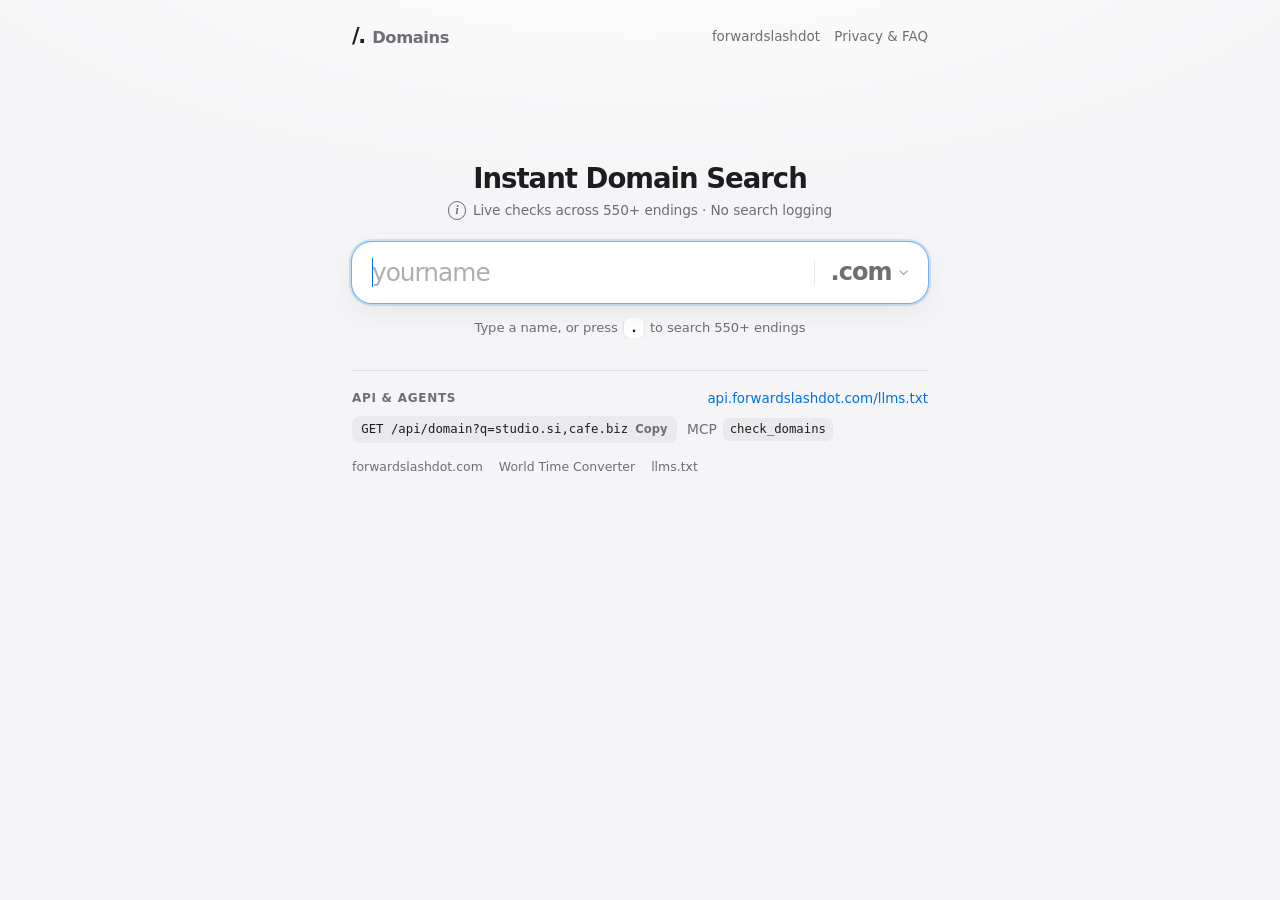
==== commit b3154cf1: "Shorten the trust line and drop the copy button and Cloudflare registrar" ====
--- a/instantdomainsearch/index.html
+++ b/instantdomainsearch/index.html
@@ -1712,7 +1712,7 @@
         <h1>Instant Domain Search</h1>
         <p class="hero-sub">
           <button type="button" class="info-btn" id="about-toggle" aria-expanded="false" aria-controls="about" aria-label="How it works and privacy">i</button>
-          <span>Live RDAP &amp; DNS checks across 550+ endings · No search logging</span>
+          <span>Live checks across 550+ endings · No search logging</span>
         </p>
       </div>
       <!--
@@ -1826,7 +1826,7 @@
             <span>Where do Register links go?</span>
             <svg class="faq-chevron" viewBox="0 0 12 12" aria-hidden="true"><path d="M2.2 4.3 6 8l3.8-3.7" fill="none" stroke="currentColor" stroke-width="1.5" stroke-linecap="round" stroke-linejoin="round"/></svg>
           </summary>
-          <p>Choose your preferred registrar from the dropdown on any register button — Namecheap, Cloudflare Registrar, Porkbun, or GoDaddy. Your choice is saved locally in your browser, or you can copy any available domain with one click.</p>
+          <p>Choose your preferred registrar from the dropdown on any register button — Namecheap, Porkbun, or GoDaddy. Your choice is saved locally in your browser.</p>
         </details>
       </div>
     </section>
@@ -1914,12 +1914,6 @@
       }
 
       var REGISTRAR_KEY = "fwd-registrar";
-      var CF_UNSUPPORTED = {
-        ca: 1, de: 1, fr: 1, es: 1, nl: 1, eu: 1, ch: 1, si: 1,
-        "com.au": 1, "net.au": 1, "org.au": 1, in: 1, "co.in": 1,
-        sg: 1, "com.sg": 1, mx: 1, "com.mx": 1, pe: 1, "com.pe": 1,
-        ph: 1, "com.ph": 1, id: 1, my: 1, ai: 1
-      };
       var REGISTRARS = [
         {
           id: "namecheap",
@@ -1932,21 +1926,6 @@
           },
           disclosure: function (apiDisclosure) {
             return apiDisclosure || "Direct link to Namecheap (opens in a new tab). Searches are never logged.";
-          }
-        },
-        {
-          id: "cloudflare",
-          name: "Cloudflare",
-          sub: "At-cost wholesale",
-          rel: "noopener noreferrer",
-          supports: function (tld) {
-            return !CF_UNSUPPORTED[String(tld || "").replace(/^\./, "")];
-          },
-          url: function (domain) {
-            return "https://domains.cloudflare.com/?domain=" + encodeURIComponent(domain);
-          },
-          disclosure: function () {
-            return "Direct link to Cloudflare Registrar (no affiliate). Searches are never logged.";
           }
         },
         {
@@ -2297,24 +2276,6 @@
         }, 260);
       }
 
-      var COPY_ICON_SVG = '<svg viewBox="0 0 16 16" fill="none" stroke="currentColor" stroke-width="1.5" stroke-linecap="round" stroke-linejoin="round" aria-hidden="true"><rect x="5.5" y="5.5" width="8" height="8" rx="1.6"/><path d="M3.5 10.5H3a1.5 1.5 0 0 1-1.5-1.5V3A1.5 1.5 0 0 1 3 1.5h6A1.5 1.5 0 0 1 10.5 3v.5"/></svg>';
-      var CHECK_ICON_SVG = '<svg viewBox="0 0 16 16" fill="none" stroke="currentColor" stroke-width="1.8" stroke-linecap="round" stroke-linejoin="round" aria-hidden="true"><path d="M3.2 8.4 6.5 11.7 12.8 4.8"/></svg>';
-
-      function copyDomainText(text, btn) {
-        if (navigator.clipboard && navigator.clipboard.writeText) {
-          navigator.clipboard.writeText(text).catch(function () {});
-        }
-        btn.classList.add("is-copied");
-        btn.innerHTML = CHECK_ICON_SVG;
-        btn.setAttribute("aria-label", "Copied " + text);
-        clearTimeout(btn._copyTimer);
-        btn._copyTimer = setTimeout(function () {
-          btn.classList.remove("is-copied");
-          btn.innerHTML = COPY_ICON_SVG;
-          btn.setAttribute("aria-label", "Copy " + text);
-        }, 1400);
-      }
-
       function renderProvenance(metaEl, isPrimary, state, hit) {
         metaEl.textContent = "";
         if (!isPrimary || !hit || (state !== "available" && state !== "registered")) {
@@ -2438,27 +2399,8 @@
 
         tail.querySelector(".answer-status .status-text").textContent = statusLabel;
 
-        // Copy domain button for resolved rows
-        var copyBtn = tail.querySelector(".copy-btn");
-        if (state === "available" || state === "registered") {
-          if (!copyBtn) {
-            copyBtn = document.createElement("button");
-            copyBtn.type = "button";
-            copyBtn.className = "row-action copy-btn";
-            copyBtn.innerHTML = COPY_ICON_SVG;
-            copyBtn.addEventListener("click", function (e) {
-              e.stopPropagation();
-              copyDomainText(li.dataset.domain, copyBtn);
-            });
-            tail.appendChild(copyBtn);
-          }
-          if (!copyBtn.classList.contains("is-copied")) {
-            copyBtn.setAttribute("aria-label", "Copy " + domain);
-            copyBtn.title = "Copy " + domain;
-          }
-        } else if (copyBtn) {
-          copyBtn.remove();
-        }
+        var staleCopy = tail.querySelector(".copy-btn");
+        if (staleCopy) staleCopy.remove();
 
         // Taken row action: Visit link
         var visitLink = tail.querySelector(".visit-link");
